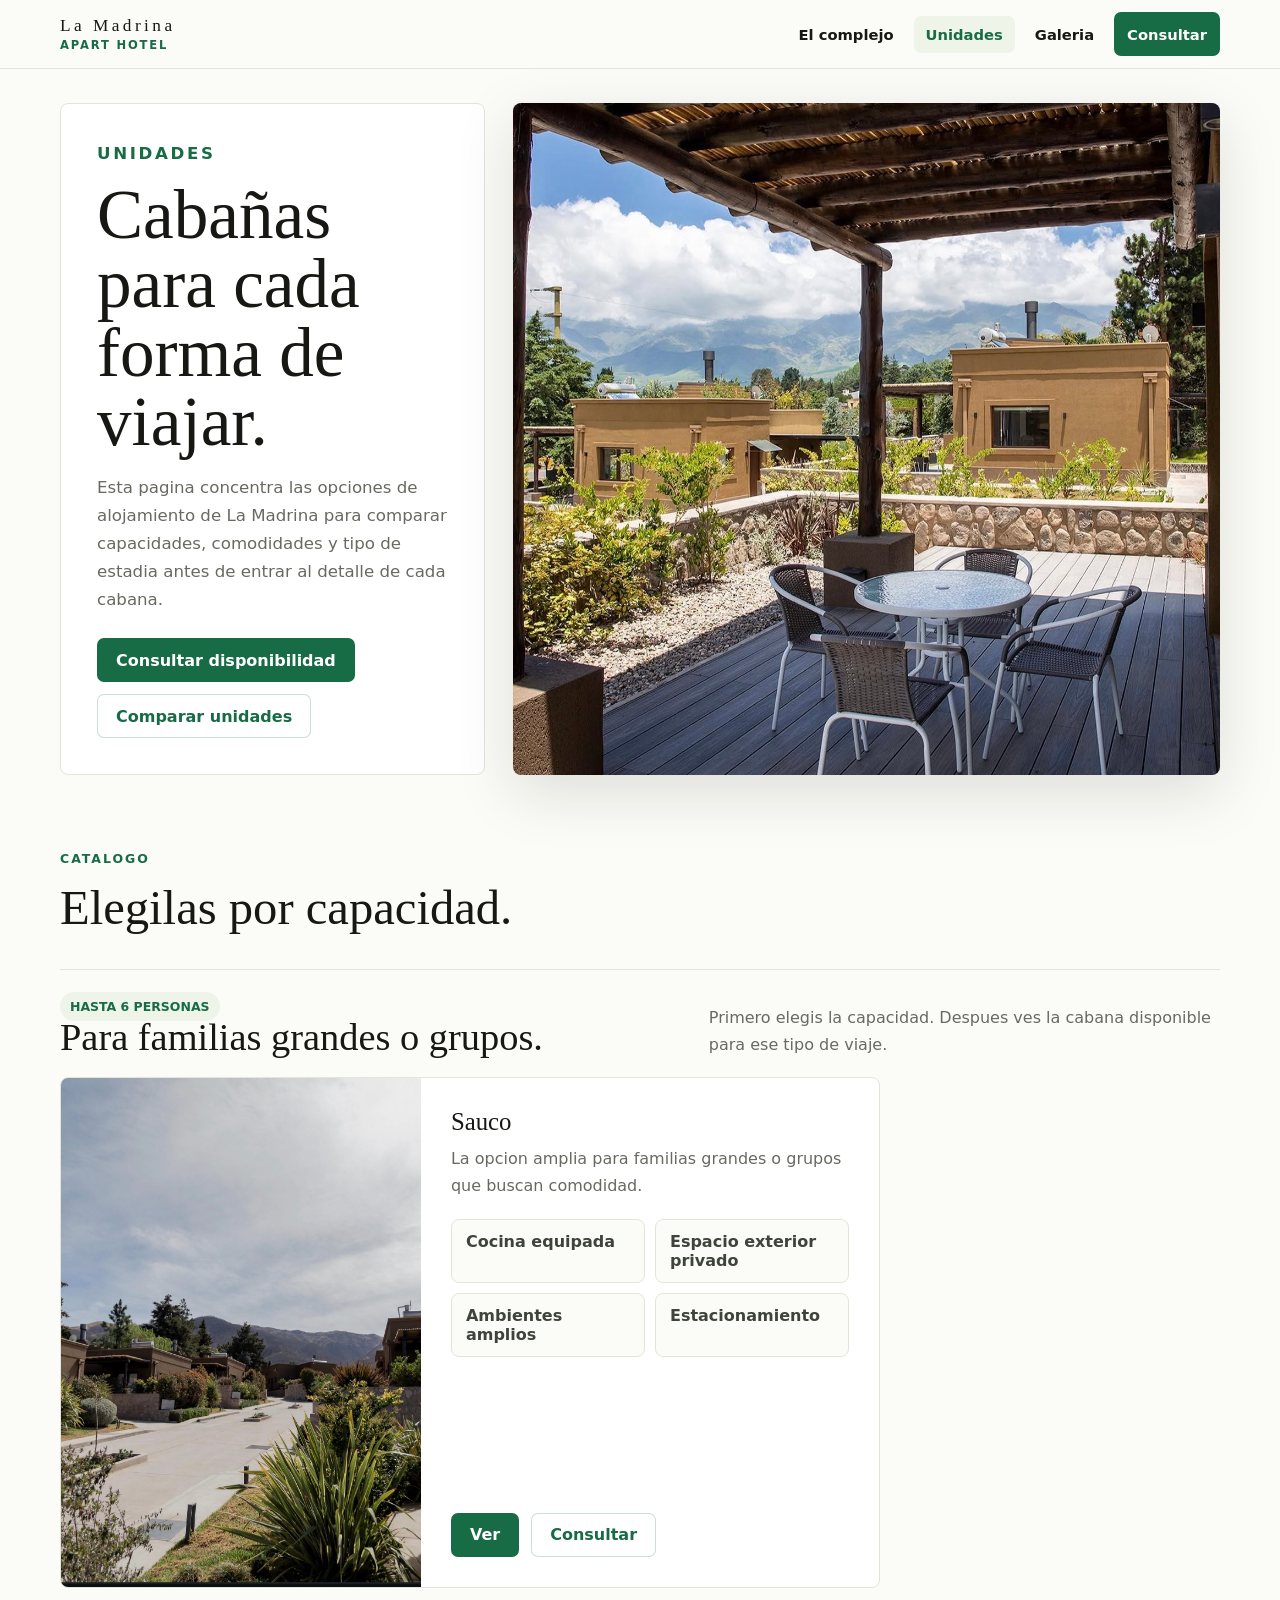
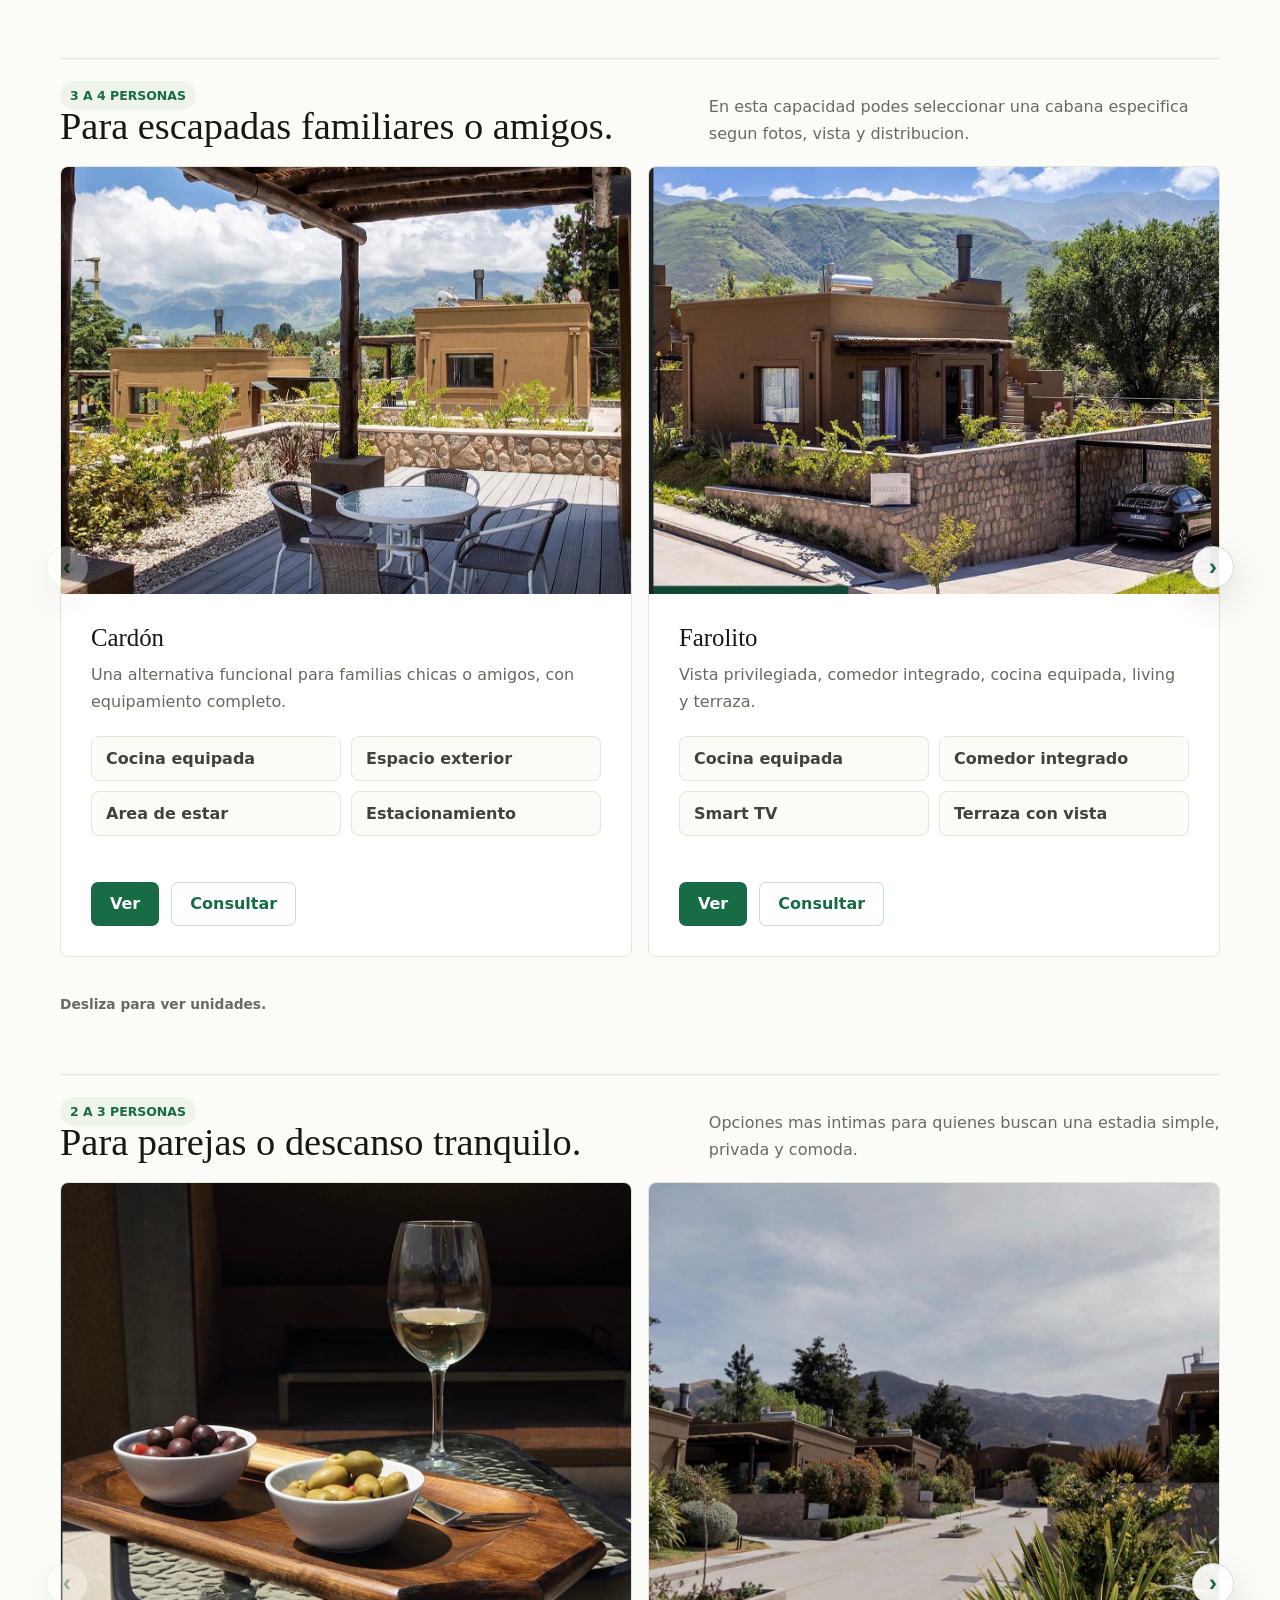
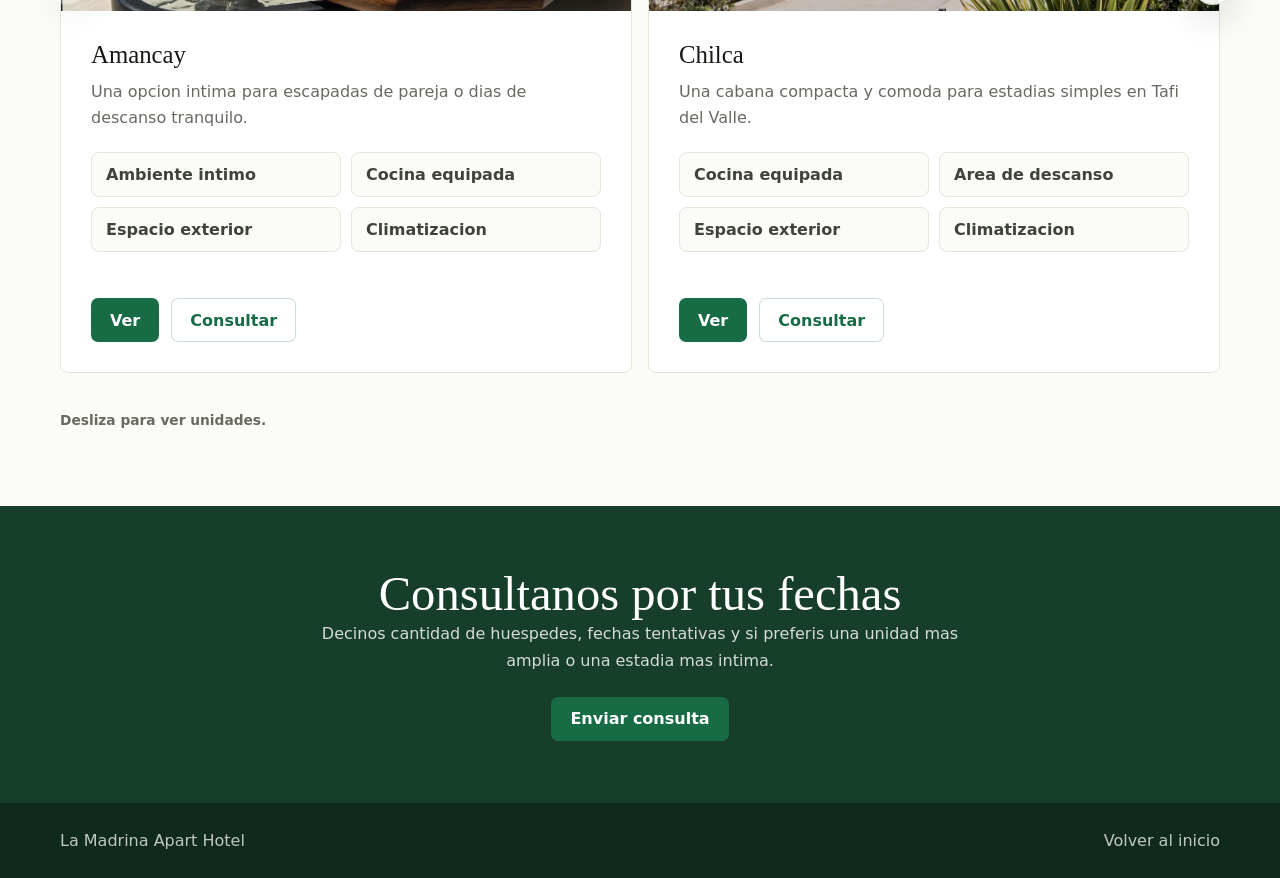
==== unidades.html @ 8531eeeb "Agregar flechas y hover a unidades" ====
<!doctype html>
<html lang="es">
  <head>
    <meta charset="utf-8">
    <meta name="viewport" content="width=device-width, initial-scale=1">
    <title>Unidades | La Madrina Apart Hotel</title>
    <meta
      name="description"
      content="Conoce las unidades de La Madrina Apart Hotel por capacidad, amenities y tipo de estadia."
    >
    <style>
      :root {
        --green: #176b45;
        --green-soft: #5f8e2f;
        --ink: #171713;
        --muted: #676a61;
        --line: #e1e6d8;
        --paper: #fbfcf7;
        --white: #ffffff;
        --sage: #eef4e8;
        --shadow: 0 18px 60px rgba(23, 23, 19, 0.13);
      }

      * {
        box-sizing: border-box;
      }

      html {
        scroll-behavior: smooth;
      }

      body {
        margin: 0;
        font-family: Inter, ui-sans-serif, system-ui, -apple-system, BlinkMacSystemFont, "Segoe UI", sans-serif;
        color: var(--ink);
        background: var(--paper);
      }

      a {
        color: inherit;
        text-decoration: none;
      }

      img {
        display: block;
        width: 100%;
      }

      .nav {
        position: sticky;
        top: 0;
        z-index: 10;
        min-height: 68px;
        display: flex;
        align-items: center;
        justify-content: space-between;
        gap: 18px;
        padding: 12px max(18px, calc((100vw - 1160px) / 2));
        border-bottom: 1px solid var(--line);
        background: rgba(251, 252, 247, 0.94);
        backdrop-filter: blur(14px);
      }

      .brand-name {
        display: block;
        font-family: Georgia, "Times New Roman", serif;
        letter-spacing: 0.2em;
        font-size: 1.08rem;
      }

      .brand-type {
        display: block;
        margin-top: 2px;
        color: var(--green);
        font-size: 0.72rem;
        font-weight: 800;
        letter-spacing: 0.16em;
        text-transform: uppercase;
      }

      .nav-links {
        display: flex;
        align-items: center;
        justify-content: end;
        gap: 8px;
        flex-wrap: wrap;
      }

      .nav-links a {
        padding: 10px 12px;
        border-radius: 7px;
        font-size: 0.92rem;
        font-weight: 750;
      }

      .nav-links a:hover,
      .nav-links a[aria-current="page"] {
        background: var(--sage);
        color: var(--green);
      }

      .button {
        display: inline-flex;
        align-items: center;
        justify-content: center;
        min-height: 44px;
        padding: 0 18px;
        border: 1px solid transparent;
        border-radius: 7px;
        background: var(--green);
        color: var(--white);
        font-weight: 850;
        white-space: nowrap;
      }

      .button.secondary {
        background: var(--white);
        color: var(--green);
        border-color: rgba(23, 107, 69, 0.22);
      }

      .hero {
        width: min(1160px, calc(100% - 36px));
        margin: 34px auto 0;
        display: grid;
        grid-template-columns: minmax(300px, 0.6fr) minmax(0, 1fr);
        gap: 28px;
        align-items: stretch;
      }

      .hero-copy {
        padding: 36px;
        border: 1px solid var(--line);
        border-radius: 8px;
        background: var(--white);
      }

      .hero-media {
        min-height: 520px;
        border-radius: 8px;
        background: url("assets/la-madrina-terraza.jpeg") center / cover;
        box-shadow: var(--shadow);
      }

      .kicker {
        margin: 0 0 12px;
        color: var(--green);
        font-size: 0.78rem;
        font-weight: 900;
        letter-spacing: 0.16em;
        text-transform: uppercase;
      }

      h1,
      h2,
      h3,
      p {
        margin-top: 0;
      }

      h1,
      h2,
      h3 {
        font-family: Georgia, "Times New Roman", serif;
        font-weight: 500;
      }

      h1 {
        margin-bottom: 18px;
        font-size: clamp(2.6rem, 5.4vw, 4.8rem);
        line-height: 1;
      }

      h2 {
        margin-bottom: 0;
        font-size: clamp(2rem, 3.8vw, 3.2rem);
        line-height: 1.08;
      }

      h3 {
        margin-bottom: 10px;
        font-size: 1.55rem;
      }

      p {
        color: var(--muted);
        line-height: 1.68;
      }

      .hero-copy p {
        font-size: 1.04rem;
      }

      .hero-actions,
      .section-actions {
        display: flex;
        flex-wrap: wrap;
        gap: 12px;
        margin-top: 24px;
      }

      .section {
        padding: 74px 18px;
      }

      .section.alt {
        background: var(--white);
      }

      .inner {
        width: min(1160px, 100%);
        margin: 0 auto;
      }

      .section-head {
        display: grid;
        grid-template-columns: minmax(0, 0.9fr) minmax(280px, 0.65fr);
        gap: 38px;
        align-items: end;
        margin-bottom: 34px;
      }

      .lead {
        margin-bottom: 0;
        font-size: 1.04rem;
      }

      .capacity-sections {
        display: grid;
        gap: 58px;
      }

      .capacity-group {
        display: grid;
        gap: 18px;
      }

      .capacity-title {
        display: grid;
        grid-template-columns: minmax(0, 0.55fr) minmax(260px, 0.45fr);
        gap: 24px;
        align-items: end;
        padding-top: 26px;
        border-top: 1px solid var(--line);
      }

      .capacity-title h3 {
        margin-bottom: 0;
        font-size: clamp(1.8rem, 3vw, 2.6rem);
      }

      .capacity-title p {
        margin-bottom: 0;
      }

      .cabin-choice-grid {
        display: grid;
        grid-auto-flow: column;
        grid-auto-columns: calc((100% - 16px) / 2);
        gap: 16px;
        overflow-x: auto;
        padding-bottom: 12px;
        scroll-snap-type: x mandatory;
        scrollbar-color: rgba(23, 107, 69, 0.45) transparent;
      }

      .carousel-shell {
        position: relative;
      }

      .carousel-arrow {
        position: absolute;
        top: 50%;
        z-index: 2;
        width: 42px;
        height: 42px;
        display: grid;
        place-items: center;
        border: 1px solid rgba(23, 107, 69, 0.2);
        border-radius: 999px;
        background: rgba(255, 255, 255, 0.92);
        color: var(--green);
        font-size: 1.55rem;
        font-weight: 900;
        line-height: 1;
        box-shadow: 0 14px 34px rgba(23, 31, 22, 0.14);
        cursor: pointer;
        transform: translateY(-50%);
        transition: background 160ms ease, color 160ms ease, opacity 160ms ease;
      }

      .carousel-arrow:hover {
        background: var(--green);
        color: var(--white);
      }

      .carousel-arrow.prev {
        left: -14px;
      }

      .carousel-arrow.next {
        right: -14px;
      }

      .carousel-arrow[disabled] {
        opacity: 0.35;
        pointer-events: none;
      }

      .cabin-choice {
        position: relative;
        display: grid;
        grid-template-rows: auto 1fr;
        border: 1px solid var(--line);
        border-radius: 8px;
        background: var(--white);
        overflow: hidden;
        scroll-snap-align: start;
        cursor: pointer;
        transition: transform 160ms ease, box-shadow 160ms ease;
      }

      .carousel-hint {
        margin: 6px 0 0;
        color: var(--muted);
        font-size: 0.86rem;
        font-weight: 750;
      }

      .cabin-choice:hover {
        transform: translateY(-3px);
        box-shadow: var(--shadow);
      }

      #hasta-6 .cabin-choice-grid {
        grid-auto-columns: minmax(280px, 820px);
      }

      #hasta-6 .cabin-choice {
        grid-template-columns: minmax(260px, 0.44fr) minmax(0, 0.56fr);
        grid-template-rows: auto;
      }

      #hasta-6 .cabin-choice img {
        height: 100%;
        min-height: 100%;
        aspect-ratio: auto;
      }

      .cabin-choice img {
        height: 100%;
        min-height: 230px;
        aspect-ratio: 4 / 3;
        object-fit: cover;
      }

      .cabin-info {
        padding: 30px;
        display: grid;
        align-content: space-between;
        gap: 22px;
        transition: background 180ms ease, color 180ms ease;
      }

      .cabin-choice:hover .cabin-info,
      .cabin-choice:active .cabin-info,
      .cabin-choice:focus-within .cabin-info {
        background: rgba(23, 107, 69, 0.88);
        color: var(--white);
      }

      .cabin-choice:hover .cabin-info p,
      .cabin-choice:active .cabin-info p,
      .cabin-choice:focus-within .cabin-info p,
      .cabin-choice:hover .amenity-list li,
      .cabin-choice:active .amenity-list li,
      .cabin-choice:focus-within .amenity-list li {
        color: rgba(255, 255, 255, 0.88);
      }

      .cabin-choice:hover .amenity-list li,
      .cabin-choice:active .amenity-list li,
      .cabin-choice:focus-within .amenity-list li {
        border-color: rgba(255, 255, 255, 0.28);
        background: rgba(255, 255, 255, 0.12);
      }

      .capacity {
        width: fit-content;
        margin-bottom: 14px;
        padding: 7px 10px;
        border-radius: 999px;
        background: var(--sage);
        color: var(--green);
        font-size: 0.78rem;
        font-weight: 900;
        text-transform: uppercase;
      }

      .amenity-list {
        display: grid;
        grid-template-columns: repeat(2, minmax(0, 1fr));
        gap: 10px;
        margin: 20px 0 0;
        padding: 0;
        list-style: none;
      }

      .amenity-list li {
        padding: 12px 14px;
        border: 1px solid var(--line);
        border-radius: 8px;
        background: #fbfcf7;
        color: #3f443b;
        font-weight: 700;
      }

      .compare-grid {
        display: grid;
        grid-template-columns: repeat(auto-fit, minmax(230px, 1fr));
        gap: 14px;
      }

      .compare-card {
        padding: 24px;
        border: 1px solid var(--line);
        border-radius: 8px;
        background: var(--white);
      }

      .compare-card strong {
        display: block;
        margin-bottom: 8px;
        color: var(--green);
      }

      .compare-card p {
        margin-bottom: 0;
      }

      .cta {
        padding: 62px 18px;
        background: #173d2b;
        color: var(--white);
        text-align: center;
      }

      .cta p {
        width: min(650px, 100%);
        margin: 0 auto 22px;
        color: rgba(255, 255, 255, 0.82);
      }

      footer {
        padding: 28px 18px;
        background: #10291d;
        color: rgba(255, 255, 255, 0.74);
      }

      .footer-inner {
        width: min(1160px, 100%);
        margin: 0 auto;
        display: flex;
        justify-content: space-between;
        gap: 14px;
        flex-wrap: wrap;
      }

      @media (max-width: 860px) {
        .carousel-arrow.prev {
          left: 8px;
        }

        .carousel-arrow.next {
          right: 8px;
        }

        .nav {
          align-items: flex-start;
          flex-direction: column;
        }

        .hero,
        .section-head,
        .capacity-title {
          grid-template-columns: 1fr;
        }

        .compare-grid {
          grid-template-columns: 1fr;
        }

        #hasta-6 .cabin-choice-grid {
          grid-auto-columns: minmax(280px, 100%);
          grid-template-columns: 1fr;
        }

        #hasta-6 .cabin-choice {
          grid-template-columns: 1fr;
        }

        #hasta-6 .cabin-choice img {
          min-height: 230px;
          aspect-ratio: 4 / 3;
        }
      }

      @media (max-width: 560px) {
        .cabin-choice-grid {
          grid-auto-columns: minmax(260px, 86%);
        }

        #hasta-6 .cabin-choice-grid {
          grid-auto-columns: minmax(260px, 100%);
        }

        .hero {
          width: calc(100% - 28px);
          margin-top: 18px;
        }

        .hero-copy,
        .cabin-info {
          padding: 24px;
        }

        .button {
          width: 100%;
          white-space: normal;
          text-align: center;
        }

        .amenity-list {
          grid-template-columns: 1fr;
        }
      }
    </style>
  </head>
  <body>
    <header class="nav">
      <a href="index.html">
        <span class="brand-name">La Madrina</span>
        <span class="brand-type">Apart Hotel</span>
      </a>
      <div class="nav-links">
        <a href="index.html#complejo">El complejo</a>
        <a href="unidades.html" aria-current="page">Unidades</a>
        <a href="index.html#galeria">Galeria</a>
        <a class="button" data-whatsapp href="#">Consultar</a>
      </div>
    </header>

    <main>
      <section class="hero">
        <div class="hero-copy">
          <p class="kicker">Unidades</p>
          <h1>Cabañas para cada forma de viajar.</h1>
          <p>
            Esta pagina concentra las opciones de alojamiento de La Madrina para comparar capacidades,
            comodidades y tipo de estadia antes de entrar al detalle de cada cabana.
          </p>
          <div class="hero-actions">
            <a class="button" data-whatsapp href="#">Consultar disponibilidad</a>
            <a class="button secondary" href="#detalle">Comparar unidades</a>
          </div>
        </div>
        <div class="hero-media" role="img" aria-label="Terraza privada de La Madrina"></div>
      </section>

      <section class="section" id="detalle">
        <div class="inner">
          <div class="section-head">
            <div>
              <p class="kicker">Catalogo</p>
              <h2>Elegilas por capacidad.</h2>
            </div>
          </div>

          <div class="capacity-sections">
            <section class="capacity-group" id="hasta-6">
              <div class="capacity-title">
                <div>
                  <span class="capacity">Hasta 6 personas</span>
                  <h3>Para familias grandes o grupos.</h3>
                </div>
                <p>Primero elegis la capacidad. Despues ves la cabana disponible para ese tipo de viaje.</p>
              </div>
              <div class="cabin-choice-grid">
                <article class="cabin-choice">
                  <img src="assets/la-madrina-complejo-dia.jpeg" alt="Vista exterior de La Madrina">
                  <div class="cabin-info">
                    <div>
                      <h3>Sauco</h3>
                      <p>La opcion amplia para familias grandes o grupos que buscan comodidad.</p>
                      <ul class="amenity-list">
                        <li>Cocina equipada</li>
                        <li>Espacio exterior privado</li>
                        <li>Ambientes amplios</li>
                        <li>Estacionamiento</li>
                      </ul>
                    </div>
                    <div class="section-actions">
                      <a class="button" href="cabanas/sauco.html">Ver</a>
                      <a class="button secondary" data-whatsapp href="#">Consultar</a>
                    </div>
                  </div>
                </article>
              </div>
            </section>

            <section class="capacity-group" id="3-a-4">
              <div class="capacity-title">
                <div>
                  <span class="capacity">3 a 4 personas</span>
                  <h3>Para escapadas familiares o amigos.</h3>
                </div>
                <p>En esta capacidad podes seleccionar una cabana especifica segun fotos, vista y distribucion.</p>
              </div>
              <div class="carousel-shell" data-carousel>
                <button class="carousel-arrow prev" type="button" aria-label="Ver unidades anteriores" data-carousel-prev>‹</button>
                <div class="cabin-choice-grid" data-carousel-track>
                  <article class="cabin-choice">
                    <img src="assets/la-madrina-terraza.jpeg" alt="Terraza de La Madrina">
                    <div class="cabin-info">
                      <div>
                        <h3>Cardón</h3>
                        <p>Una alternativa funcional para familias chicas o amigos, con equipamiento completo.</p>
                        <ul class="amenity-list">
                          <li>Cocina equipada</li>
                          <li>Espacio exterior</li>
                          <li>Area de estar</li>
                          <li>Estacionamiento</li>
                        </ul>
                      </div>
                      <div class="section-actions">
                        <a class="button" href="cabanas/cardon.html">Ver</a>
                        <a class="button secondary" data-whatsapp href="#">Consultar</a>
                      </div>
                    </div>
                  </article>

                  <article class="cabin-choice">
                    <img src="assets/farolito-exterior.jpeg" alt="Exterior de la cabana Farolito">
                    <div class="cabin-info">
                      <div>
                        <h3>Farolito</h3>
                        <p>Vista privilegiada, comedor integrado, cocina equipada, living y terraza.</p>
                        <ul class="amenity-list">
                          <li>Cocina equipada</li>
                          <li>Comedor integrado</li>
                          <li>Smart TV</li>
                          <li>Terraza con vista</li>
                        </ul>
                      </div>
                      <div class="section-actions">
                        <a class="button" href="cabanas/farolito.html">Ver</a>
                        <a class="button secondary" data-whatsapp href="#">Consultar</a>
                      </div>
                    </div>
                  </article>

                  <article class="cabin-choice">
                    <img src="assets/penca-living.jpeg" alt="Living de la cabana Penca">
                    <div class="cabin-info">
                      <div>
                        <h3>Penca</h3>
                        <p>Living calido, cocina equipada, bano completo y terraza con vista al entorno.</p>
                        <ul class="amenity-list">
                          <li>Cocina equipada</li>
                          <li>Living con sillones</li>
                          <li>Smart TV</li>
                          <li>Terraza con vista</li>
                        </ul>
                      </div>
                      <div class="section-actions">
                        <a class="button" href="cabanas/penca.html">Ver</a>
                        <a class="button secondary" data-whatsapp href="#">Consultar</a>
                      </div>
                    </div>
                  </article>
                </div>
                <button class="carousel-arrow next" type="button" aria-label="Ver mas unidades" data-carousel-next>›</button>
              </div>
              <p class="carousel-hint">Desliza para ver unidades.</p>
            </section>

            <section class="capacity-group" id="2-a-3">
              <div class="capacity-title">
                <div>
                  <span class="capacity">2 a 3 personas</span>
                  <h3>Para parejas o descanso tranquilo.</h3>
                </div>
                <p>Opciones mas intimas para quienes buscan una estadia simple, privada y comoda.</p>
              </div>
              <div class="carousel-shell" data-carousel>
                <button class="carousel-arrow prev" type="button" aria-label="Ver unidades anteriores" data-carousel-prev>‹</button>
                <div class="cabin-choice-grid" data-carousel-track>
                  <article class="cabin-choice">
                    <img src="assets/la-madrina-vino.jpeg" alt="Detalle de descanso en La Madrina">
                    <div class="cabin-info">
                      <div>
                        <h3>Amancay</h3>
                        <p>Una opcion intima para escapadas de pareja o dias de descanso tranquilo.</p>
                        <ul class="amenity-list">
                          <li>Ambiente intimo</li>
                          <li>Cocina equipada</li>
                          <li>Espacio exterior</li>
                          <li>Climatizacion</li>
                        </ul>
                      </div>
                      <div class="section-actions">
                        <a class="button" href="cabanas/amancay.html">Ver</a>
                        <a class="button secondary" data-whatsapp href="#">Consultar</a>
                      </div>
                    </div>
                  </article>

                  <article class="cabin-choice">
                    <img src="assets/la-madrina-complejo-dia.jpeg" alt="Vista exterior de La Madrina">
                    <div class="cabin-info">
                      <div>
                        <h3>Chilca</h3>
                        <p>Una cabana compacta y comoda para estadias simples en Tafi del Valle.</p>
                        <ul class="amenity-list">
                          <li>Cocina equipada</li>
                          <li>Area de descanso</li>
                          <li>Espacio exterior</li>
                          <li>Climatizacion</li>
                        </ul>
                      </div>
                      <div class="section-actions">
                        <a class="button" href="cabanas/chilca.html">Ver</a>
                        <a class="button secondary" data-whatsapp href="#">Consultar</a>
                      </div>
                    </div>
                  </article>

                  <article class="cabin-choice">
                    <img src="assets/la-madrina-terraza.jpeg" alt="Terraza privada en La Madrina">
                    <div class="cabin-info">
                      <div>
                        <h3>Amaicha</h3>
                        <p>Una opcion tranquila para desconectar, descansar y disfrutar el entorno.</p>
                        <ul class="amenity-list">
                          <li>Ambiente intimo</li>
                          <li>Cocina equipada</li>
                          <li>Espacio exterior</li>
                          <li>Climatizacion</li>
                        </ul>
                      </div>
                      <div class="section-actions">
                        <a class="button" href="cabanas/amaicha.html">Ver</a>
                        <a class="button secondary" data-whatsapp href="#">Consultar</a>
                      </div>
                    </div>
                  </article>
                </div>
                <button class="carousel-arrow next" type="button" aria-label="Ver mas unidades" data-carousel-next>›</button>
              </div>
              <p class="carousel-hint">Desliza para ver unidades.</p>
            </section>
          </div>
        </div>
      </section>

      <section class="cta">
        <h2>Consultanos por tus fechas</h2>
        <p>
          Decinos cantidad de huespedes, fechas tentativas y si preferis una unidad mas amplia
          o una estadia mas intima.
        </p>
        <a class="button" data-whatsapp href="#">Enviar consulta</a>
      </section>
    </main>

    <footer>
      <div class="footer-inner">
        <span>La Madrina Apart Hotel</span>
        <span><a href="index.html">Volver al inicio</a></span>
      </div>
    </footer>

    <script>
      const whatsappText = "Hola! Quisiera consultar disponibilidad de unidades en La Madrina Apart Hotel.";
      const whatsappUrl = `https://wa.me/?text=${encodeURIComponent(whatsappText)}`;
      document.querySelectorAll("[data-whatsapp]").forEach((link) => {
        link.href = whatsappUrl;
        link.target = "_blank";
        link.rel = "noreferrer";
      });

      document.querySelectorAll("[data-carousel]").forEach((carousel) => {
        const track = carousel.querySelector("[data-carousel-track]");
        const prev = carousel.querySelector("[data-carousel-prev]");
        const next = carousel.querySelector("[data-carousel-next]");

        const updateButtons = () => {
          const maxScroll = track.scrollWidth - track.clientWidth - 4;
          prev.disabled = track.scrollLeft <= 4;
          next.disabled = track.scrollLeft >= maxScroll;
        };

        const move = (direction) => {
          track.scrollBy({
            left: direction * track.clientWidth,
            behavior: "smooth"
          });
        };

        prev.addEventListener("click", () => move(-1));
        next.addEventListener("click", () => move(1));
        track.addEventListener("scroll", updateButtons, { passive: true });
        window.addEventListener("resize", updateButtons);
        updateButtons();
      });

      document.querySelectorAll(".cabin-choice").forEach((card) => {
        card.addEventListener("click", (event) => {
          if (event.target.closest("a, button")) return;
          const detailLink = card.querySelector(".section-actions .button:not(.secondary)");
          detailLink?.click();
        });
      });
    </script>
  </body>
</html>
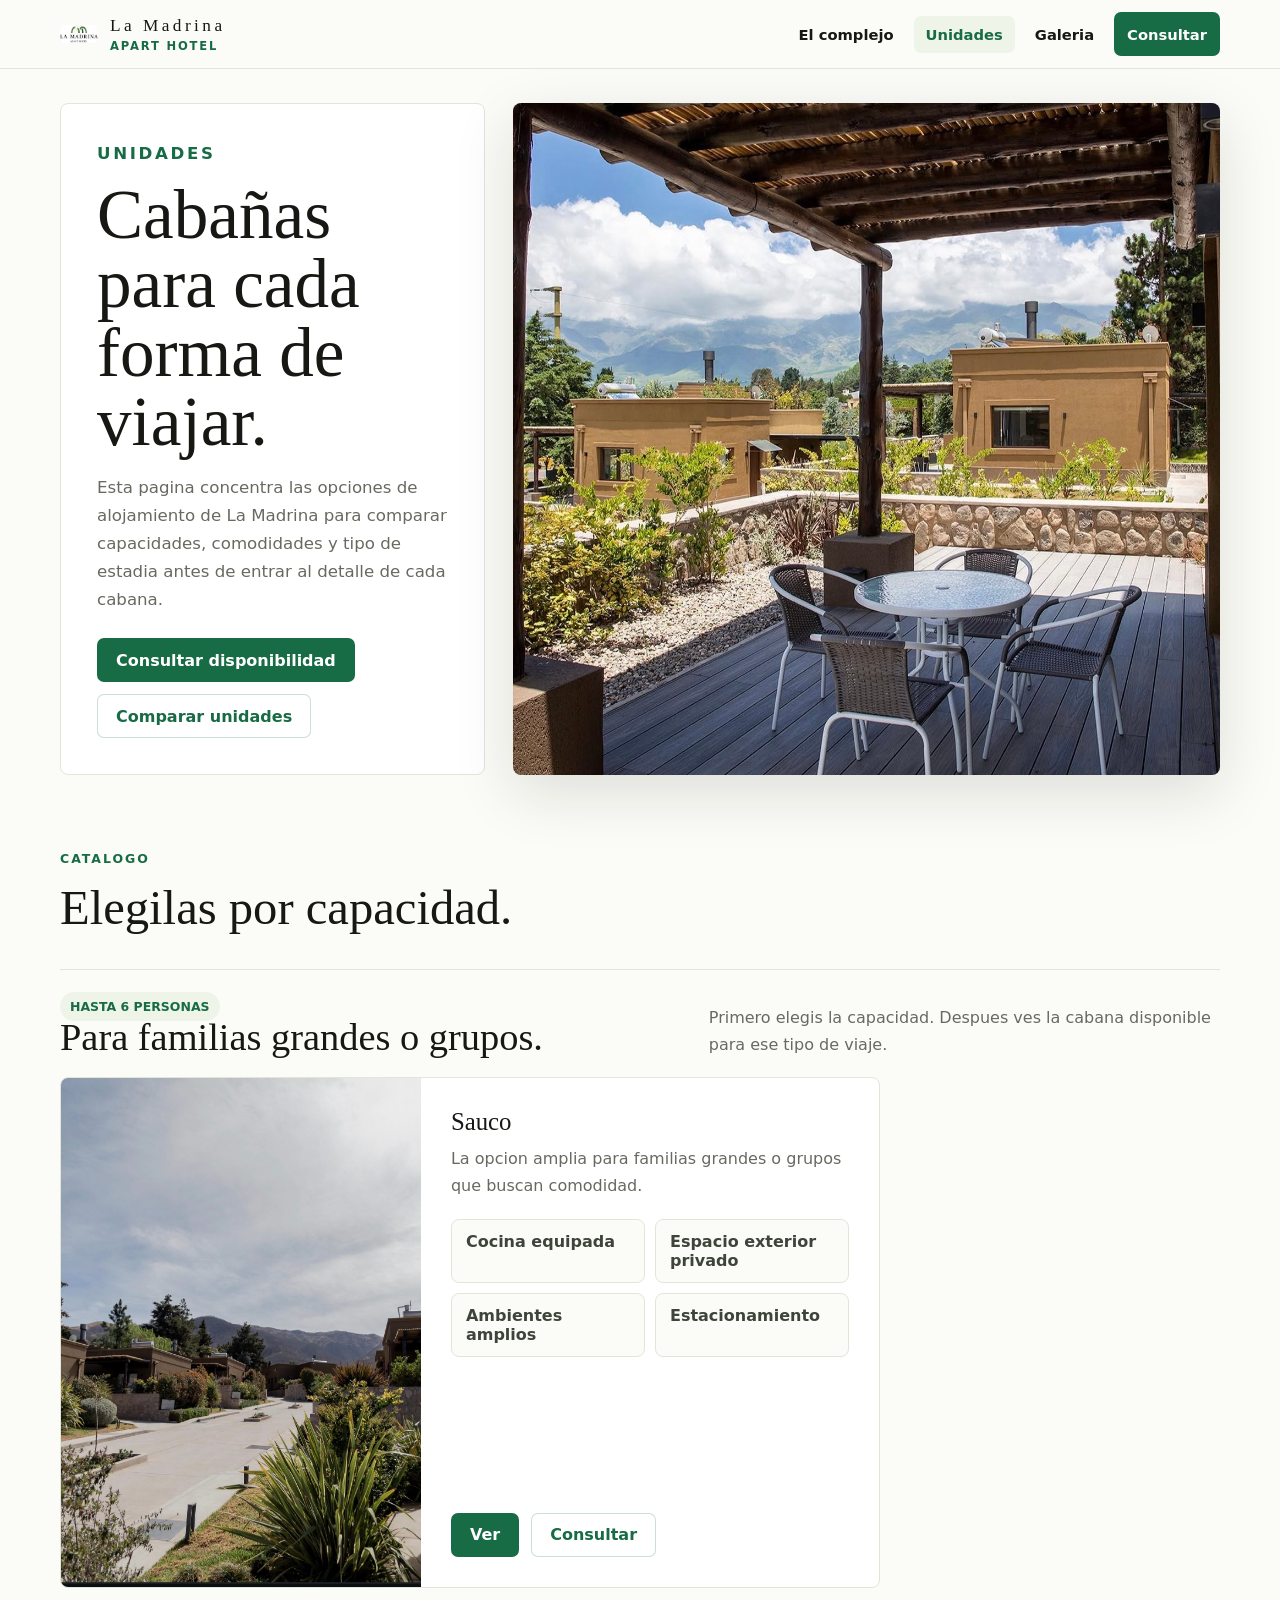
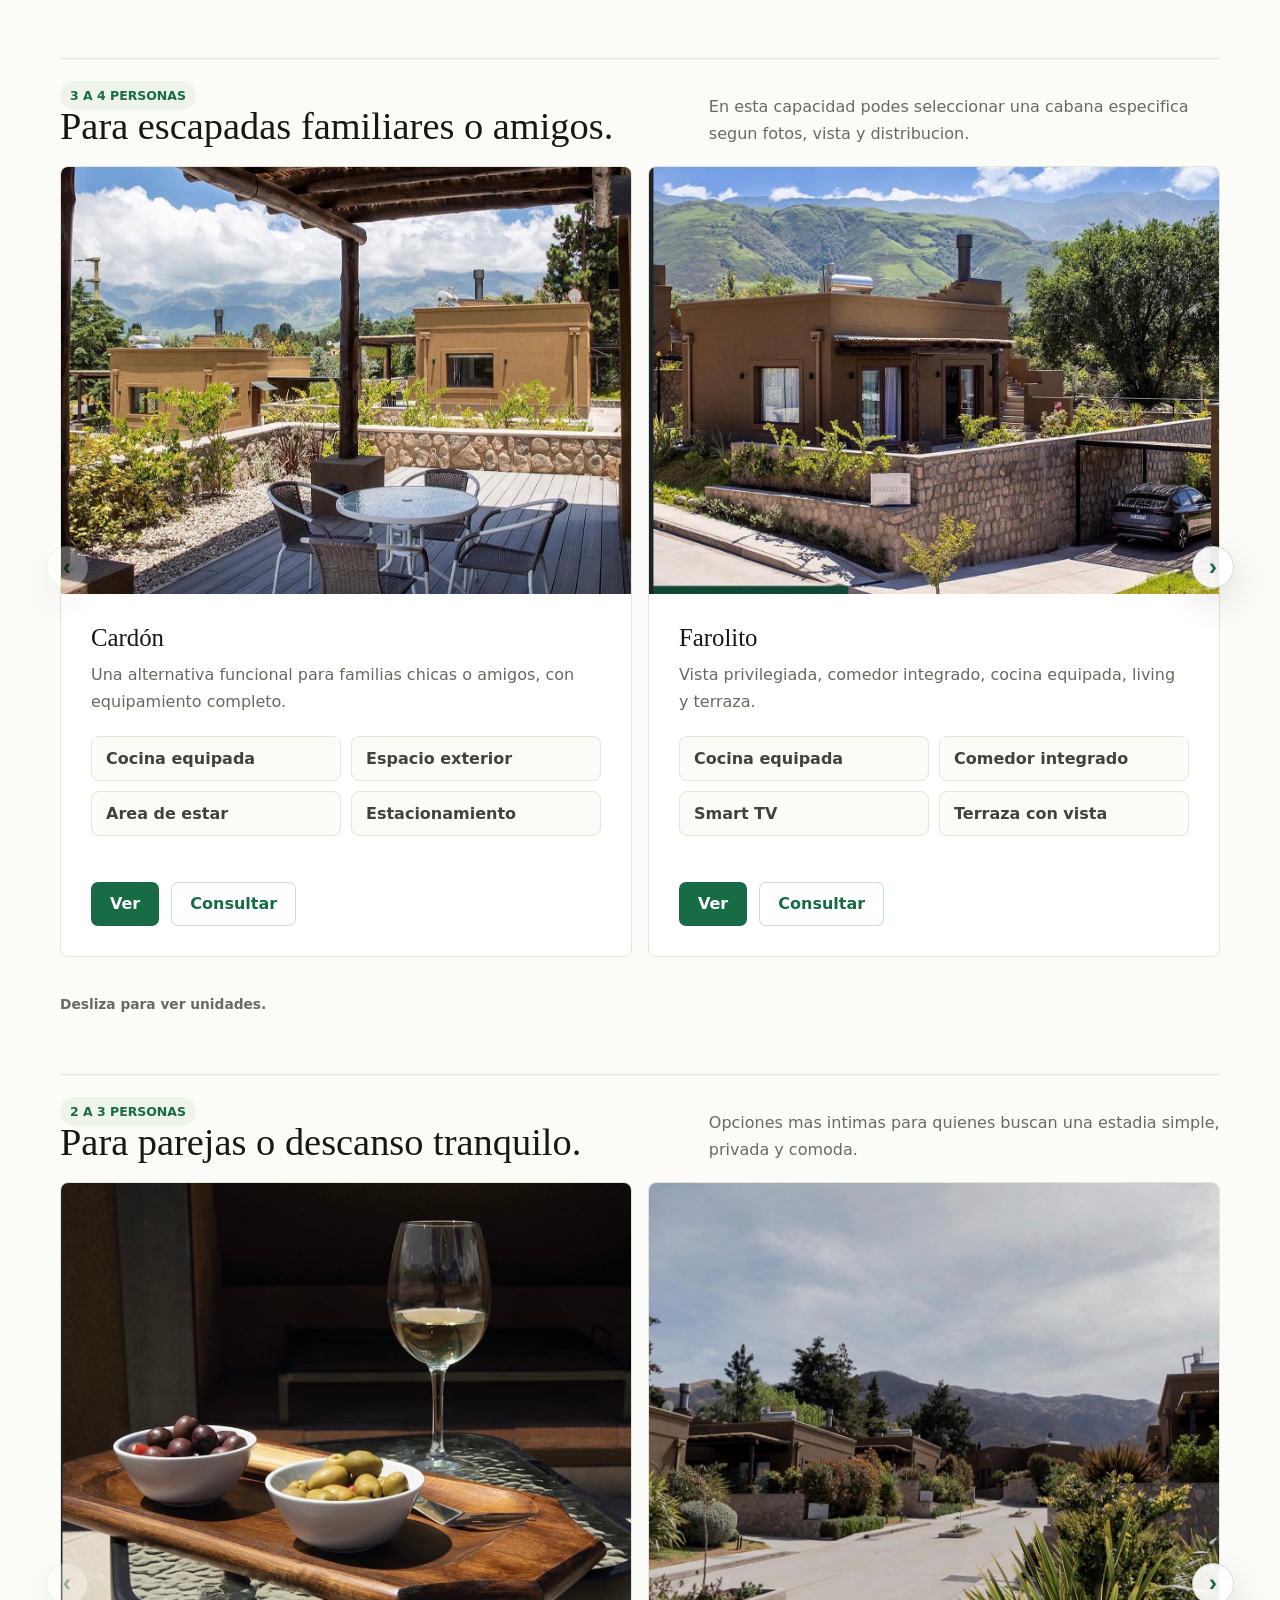
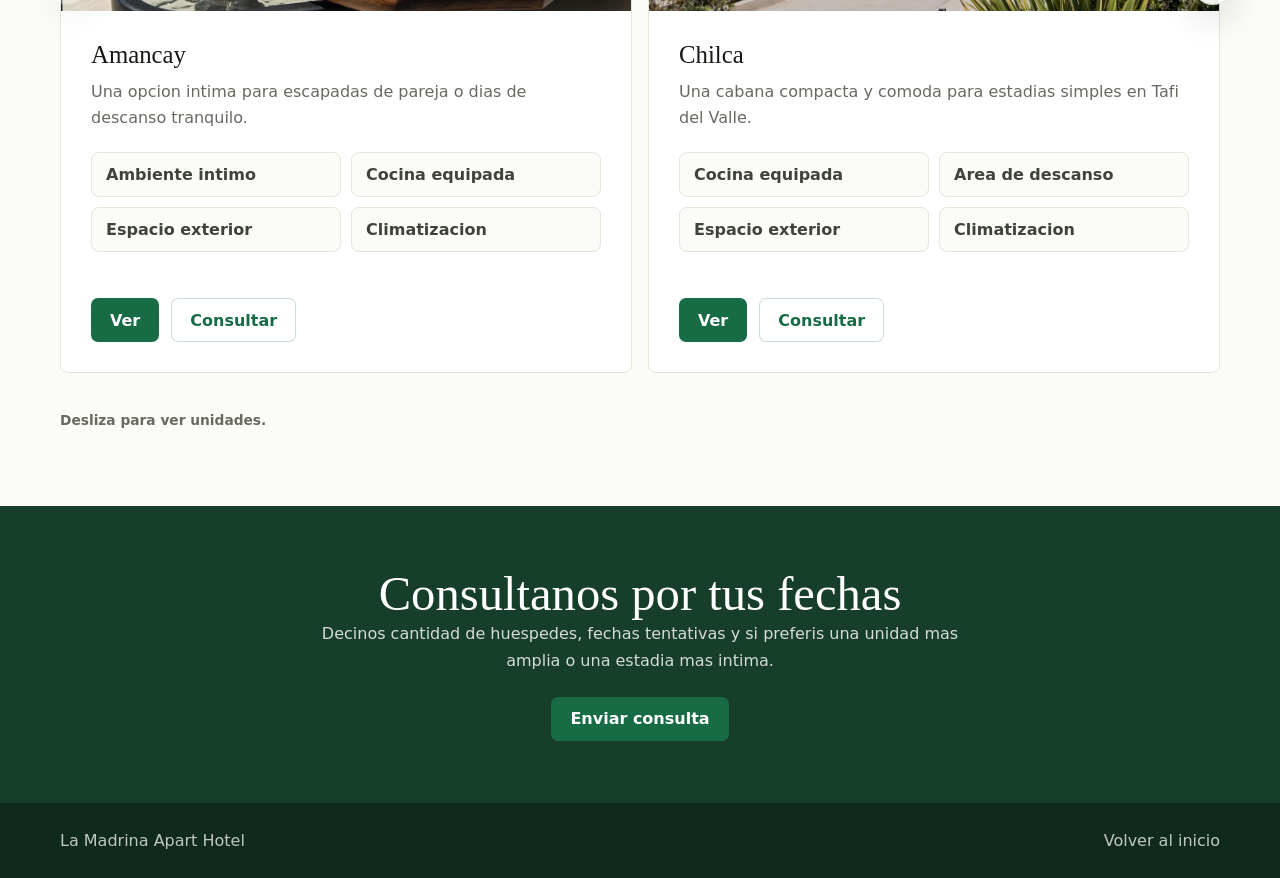
==== commit 9a7f9d6d: "Agregar logo y volver en nav" ====
--- a/unidades.html
+++ b/unidades.html
@@ -61,6 +61,26 @@
         backdrop-filter: blur(14px);
       }
 
+      .brand {
+        display: flex;
+        align-items: center;
+        gap: 12px;
+        min-width: 0;
+      }
+
+      .brand-logo {
+        width: 38px;
+        height: 38px;
+        object-fit: contain;
+        flex: 0 0 auto;
+      }
+
+      .brand-text {
+        display: grid;
+        gap: 1px;
+        min-width: 0;
+      }
+
       .brand-name {
         display: block;
         font-family: Georgia, "Times New Roman", serif;
@@ -538,9 +558,12 @@
   </head>
   <body>
     <header class="nav">
-      <a href="index.html">
-        <span class="brand-name">La Madrina</span>
-        <span class="brand-type">Apart Hotel</span>
+      <a class="brand" href="index.html">
+        <img class="brand-logo" src="assets/la-madrina-logo-clean.png" alt="">
+        <span class="brand-text">
+          <span class="brand-name">La Madrina</span>
+          <span class="brand-type">Apart Hotel</span>
+        </span>
       </a>
       <div class="nav-links">
         <a href="index.html#complejo">El complejo</a>
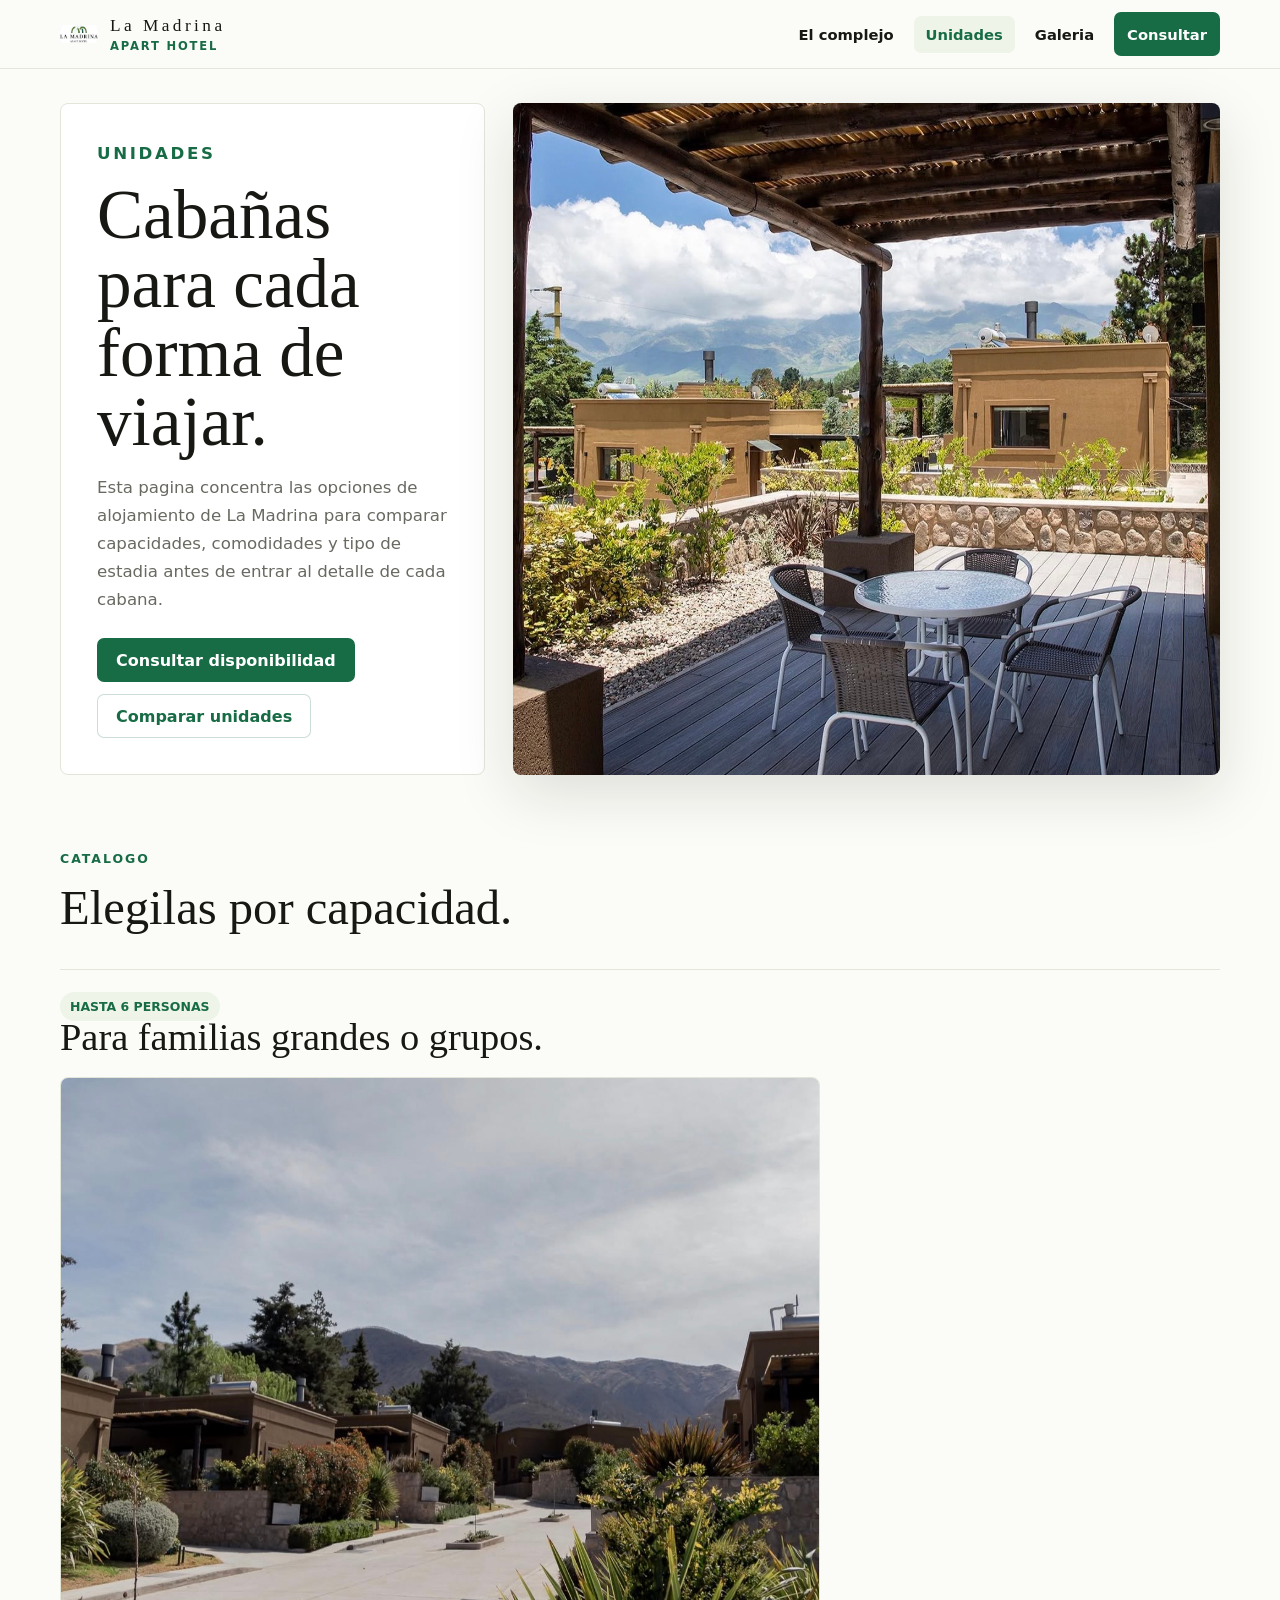
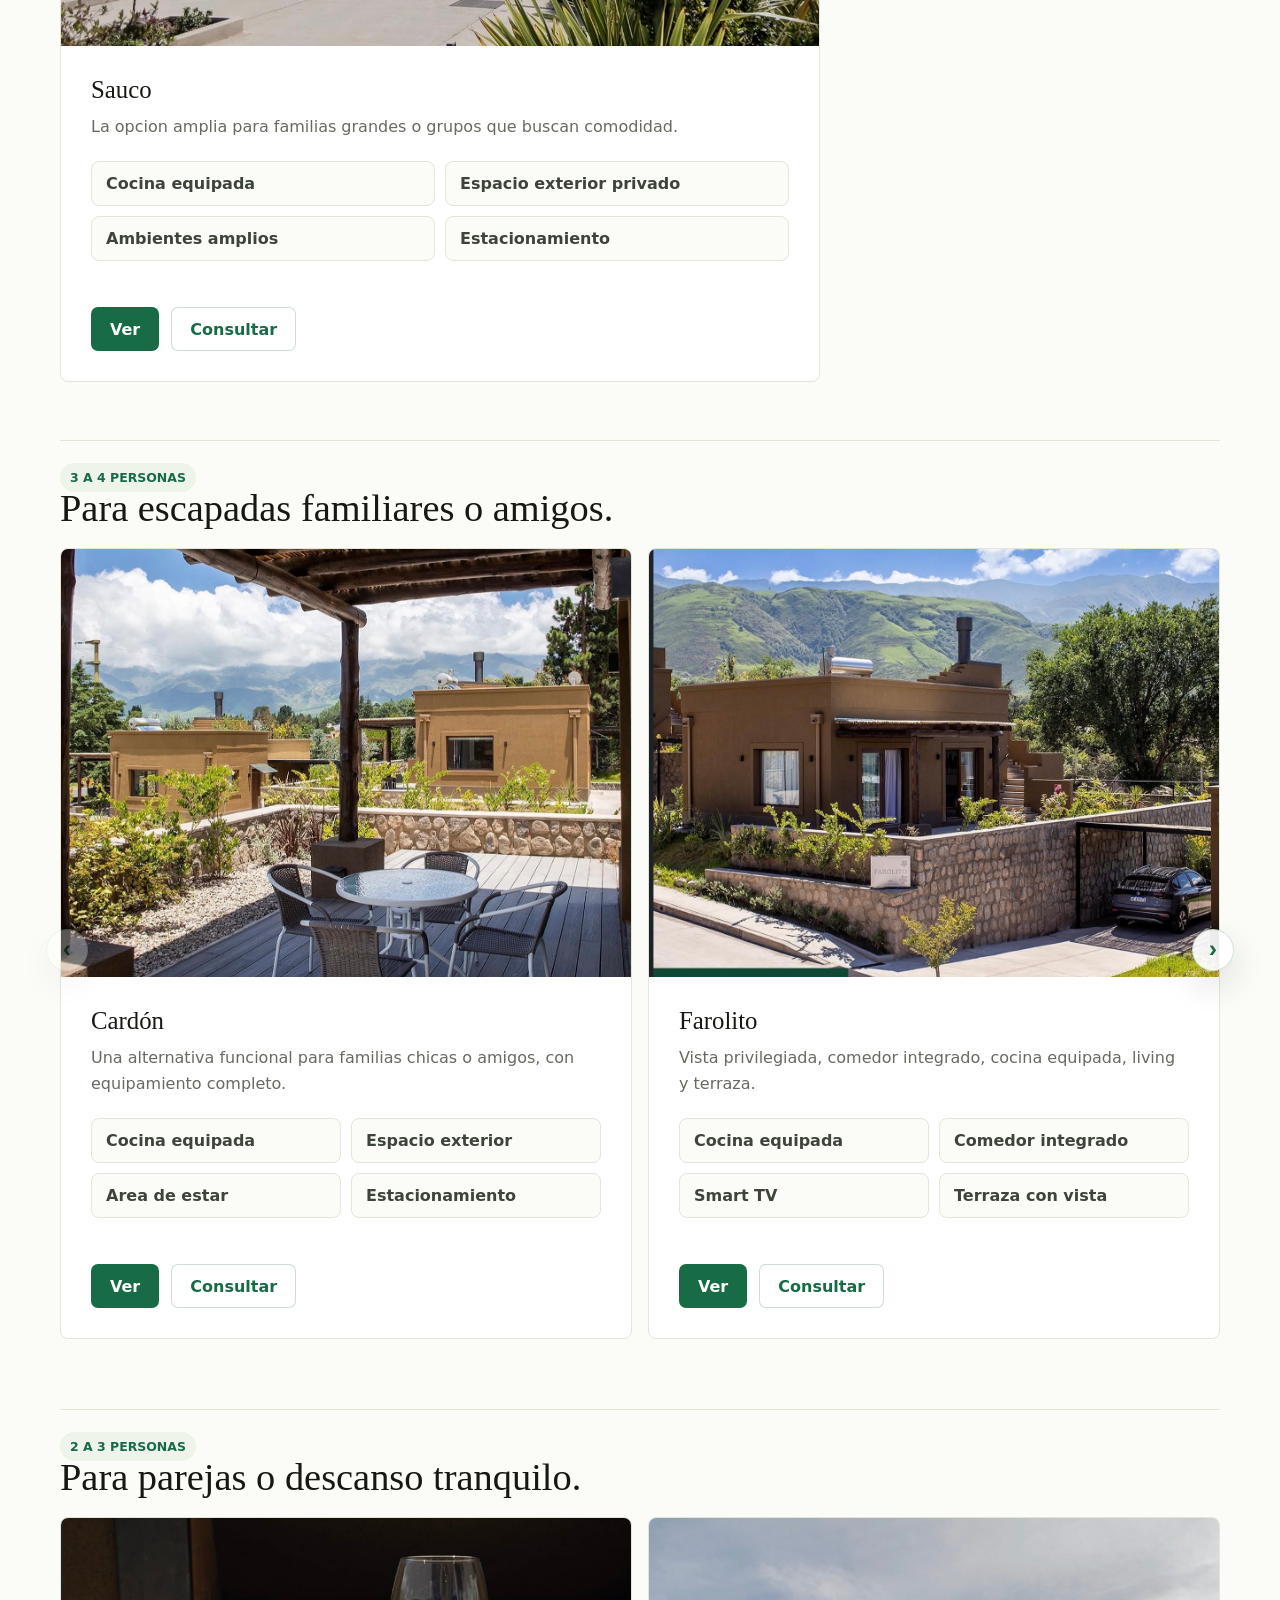
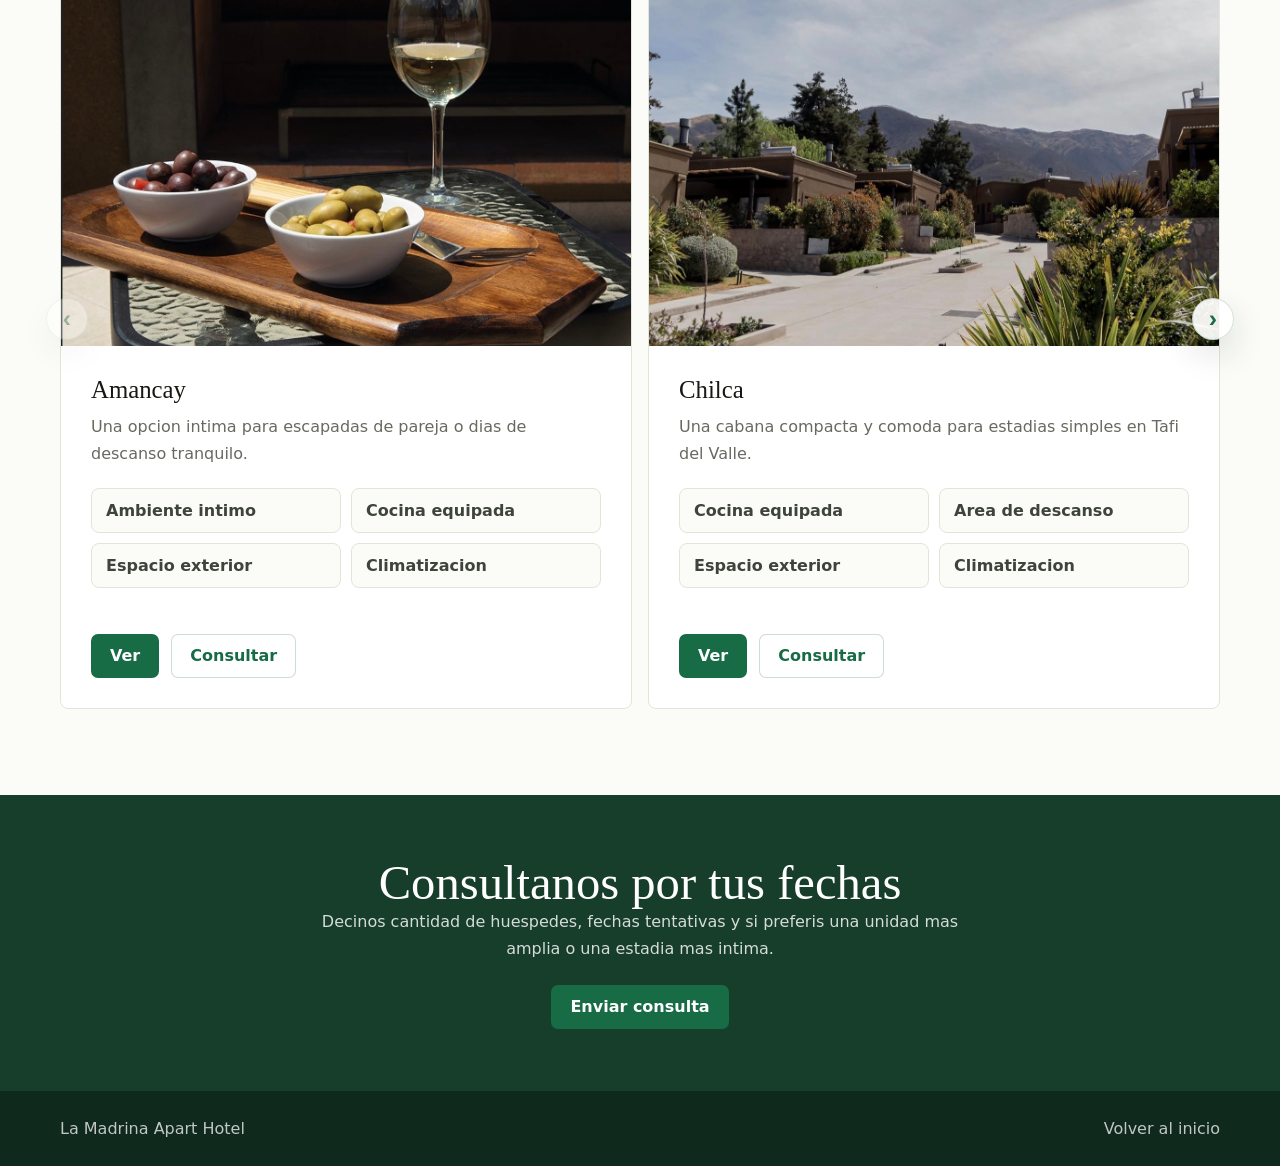
==== commit 9e58f245: "Limpiar textos y ajustar tarjeta Sauco" ====
--- a/unidades.html
+++ b/unidades.html
@@ -257,7 +257,7 @@
 
       .capacity-title {
         display: grid;
-        grid-template-columns: minmax(0, 0.55fr) minmax(260px, 0.45fr);
+        grid-template-columns: 1fr;
         gap: 24px;
         align-items: end;
         padding-top: 26px;
@@ -267,10 +267,6 @@
       .capacity-title h3 {
         margin-bottom: 0;
         font-size: clamp(1.8rem, 3vw, 2.6rem);
-      }
-
-      .capacity-title p {
-        margin-bottom: 0;
       }
 
       .cabin-choice-grid {
@@ -340,31 +336,19 @@
         transition: transform 160ms ease, box-shadow 160ms ease;
       }
 
-      .carousel-hint {
-        margin: 6px 0 0;
-        color: var(--muted);
-        font-size: 0.86rem;
-        font-weight: 750;
-      }
-
       .cabin-choice:hover {
         transform: translateY(-3px);
         box-shadow: var(--shadow);
       }
 
       #hasta-6 .cabin-choice-grid {
-        grid-auto-columns: minmax(280px, 820px);
-      }
-
-      #hasta-6 .cabin-choice {
-        grid-template-columns: minmax(260px, 0.44fr) minmax(0, 0.56fr);
-        grid-template-rows: auto;
-      }
-
-      #hasta-6 .cabin-choice img {
-        height: 100%;
-        min-height: 100%;
-        aspect-ratio: auto;
+        grid-auto-flow: row;
+        grid-auto-columns: initial;
+        grid-template-columns: minmax(0, 760px);
+        justify-content: start;
+        overflow: visible;
+        padding-bottom: 0;
+        scroll-snap-type: none;
       }
 
       .cabin-choice img {
@@ -510,28 +494,11 @@
           grid-template-columns: 1fr;
         }
 
-        #hasta-6 .cabin-choice-grid {
-          grid-auto-columns: minmax(280px, 100%);
-          grid-template-columns: 1fr;
-        }
-
-        #hasta-6 .cabin-choice {
-          grid-template-columns: 1fr;
-        }
-
-        #hasta-6 .cabin-choice img {
-          min-height: 230px;
-          aspect-ratio: 4 / 3;
-        }
       }
 
       @media (max-width: 560px) {
         .cabin-choice-grid {
           grid-auto-columns: minmax(260px, 86%);
-        }
-
-        #hasta-6 .cabin-choice-grid {
-          grid-auto-columns: minmax(260px, 100%);
         }
 
         .hero {
@@ -606,7 +573,6 @@
                   <span class="capacity">Hasta 6 personas</span>
                   <h3>Para familias grandes o grupos.</h3>
                 </div>
-                <p>Primero elegis la capacidad. Despues ves la cabana disponible para ese tipo de viaje.</p>
               </div>
               <div class="cabin-choice-grid">
                 <article class="cabin-choice">
@@ -637,7 +603,6 @@
                   <span class="capacity">3 a 4 personas</span>
                   <h3>Para escapadas familiares o amigos.</h3>
                 </div>
-                <p>En esta capacidad podes seleccionar una cabana especifica segun fotos, vista y distribucion.</p>
               </div>
               <div class="carousel-shell" data-carousel>
                 <button class="carousel-arrow prev" type="button" aria-label="Ver unidades anteriores" data-carousel-prev>‹</button>
@@ -704,7 +669,6 @@
                 </div>
                 <button class="carousel-arrow next" type="button" aria-label="Ver mas unidades" data-carousel-next>›</button>
               </div>
-              <p class="carousel-hint">Desliza para ver unidades.</p>
             </section>
 
             <section class="capacity-group" id="2-a-3">
@@ -713,7 +677,6 @@
                   <span class="capacity">2 a 3 personas</span>
                   <h3>Para parejas o descanso tranquilo.</h3>
                 </div>
-                <p>Opciones mas intimas para quienes buscan una estadia simple, privada y comoda.</p>
               </div>
               <div class="carousel-shell" data-carousel>
                 <button class="carousel-arrow prev" type="button" aria-label="Ver unidades anteriores" data-carousel-prev>‹</button>
@@ -780,7 +743,6 @@
                 </div>
                 <button class="carousel-arrow next" type="button" aria-label="Ver mas unidades" data-carousel-next>›</button>
               </div>
-              <p class="carousel-hint">Desliza para ver unidades.</p>
             </section>
           </div>
         </div>
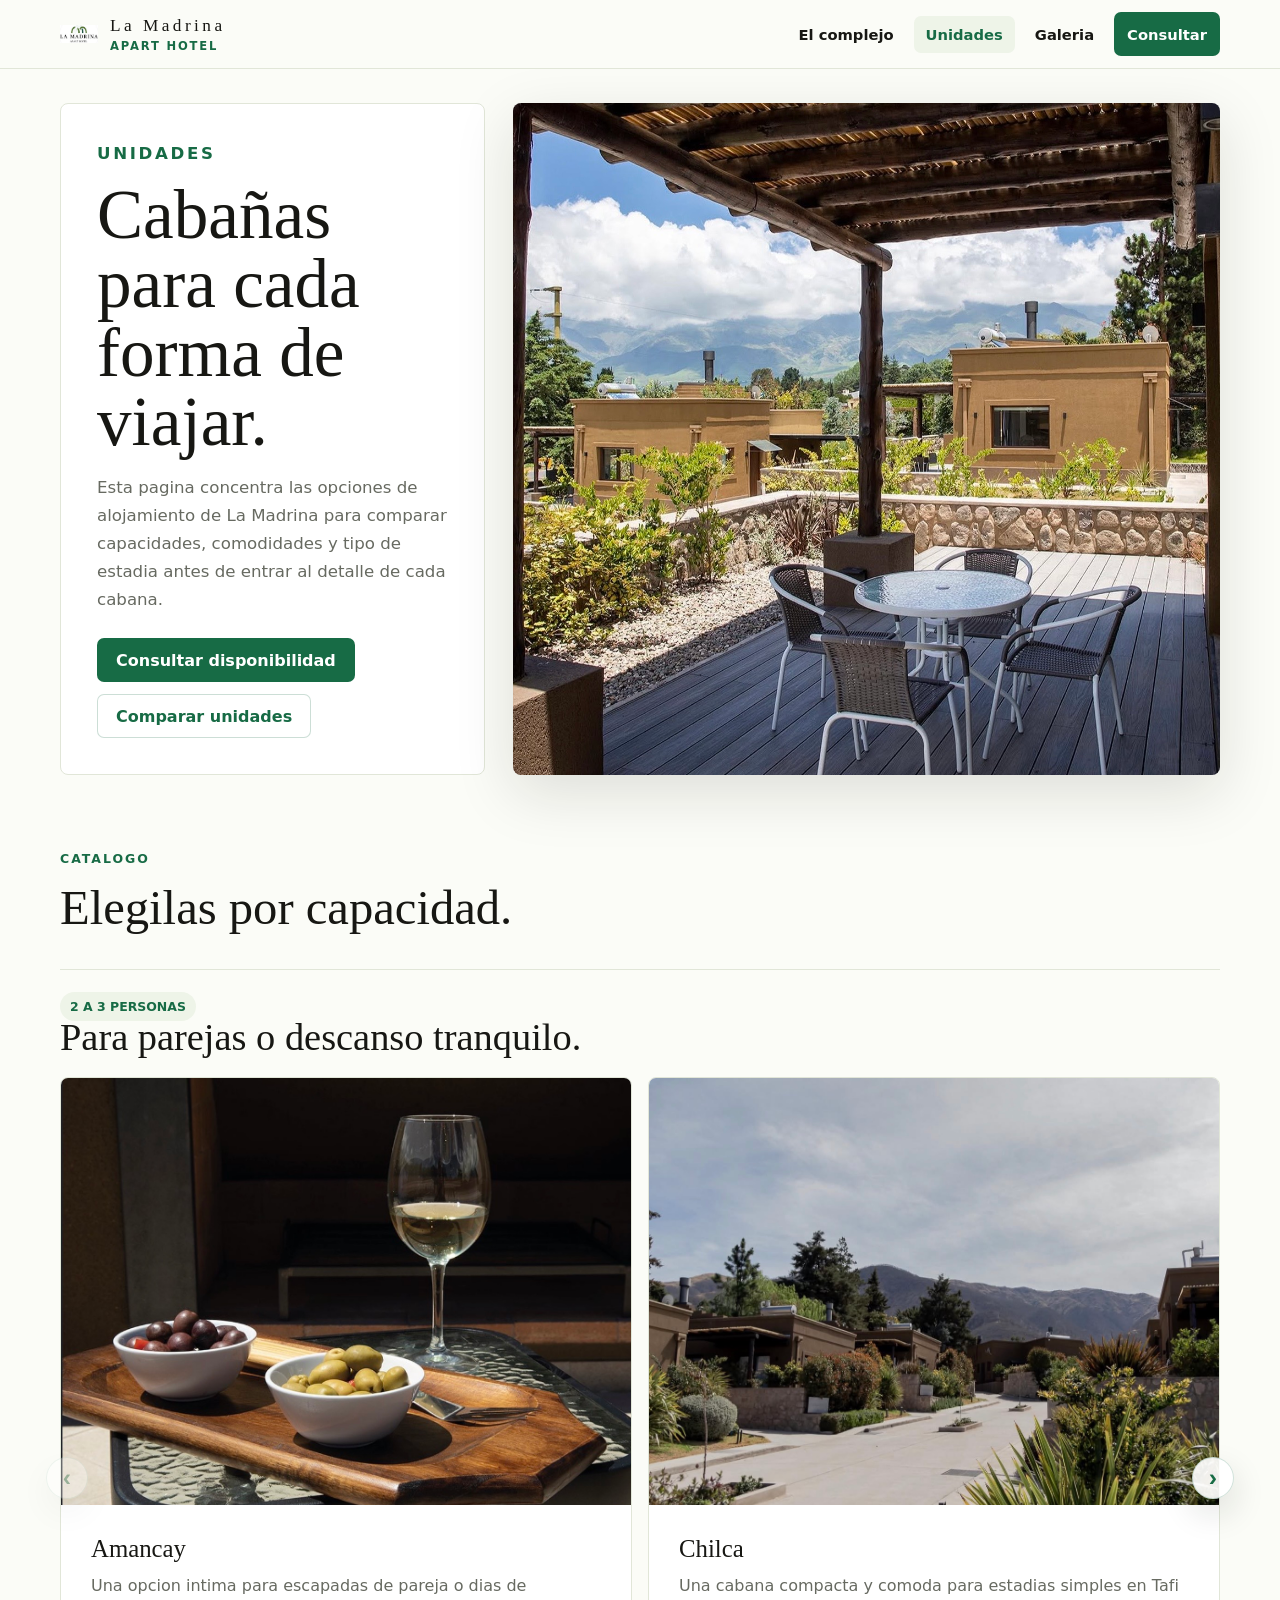
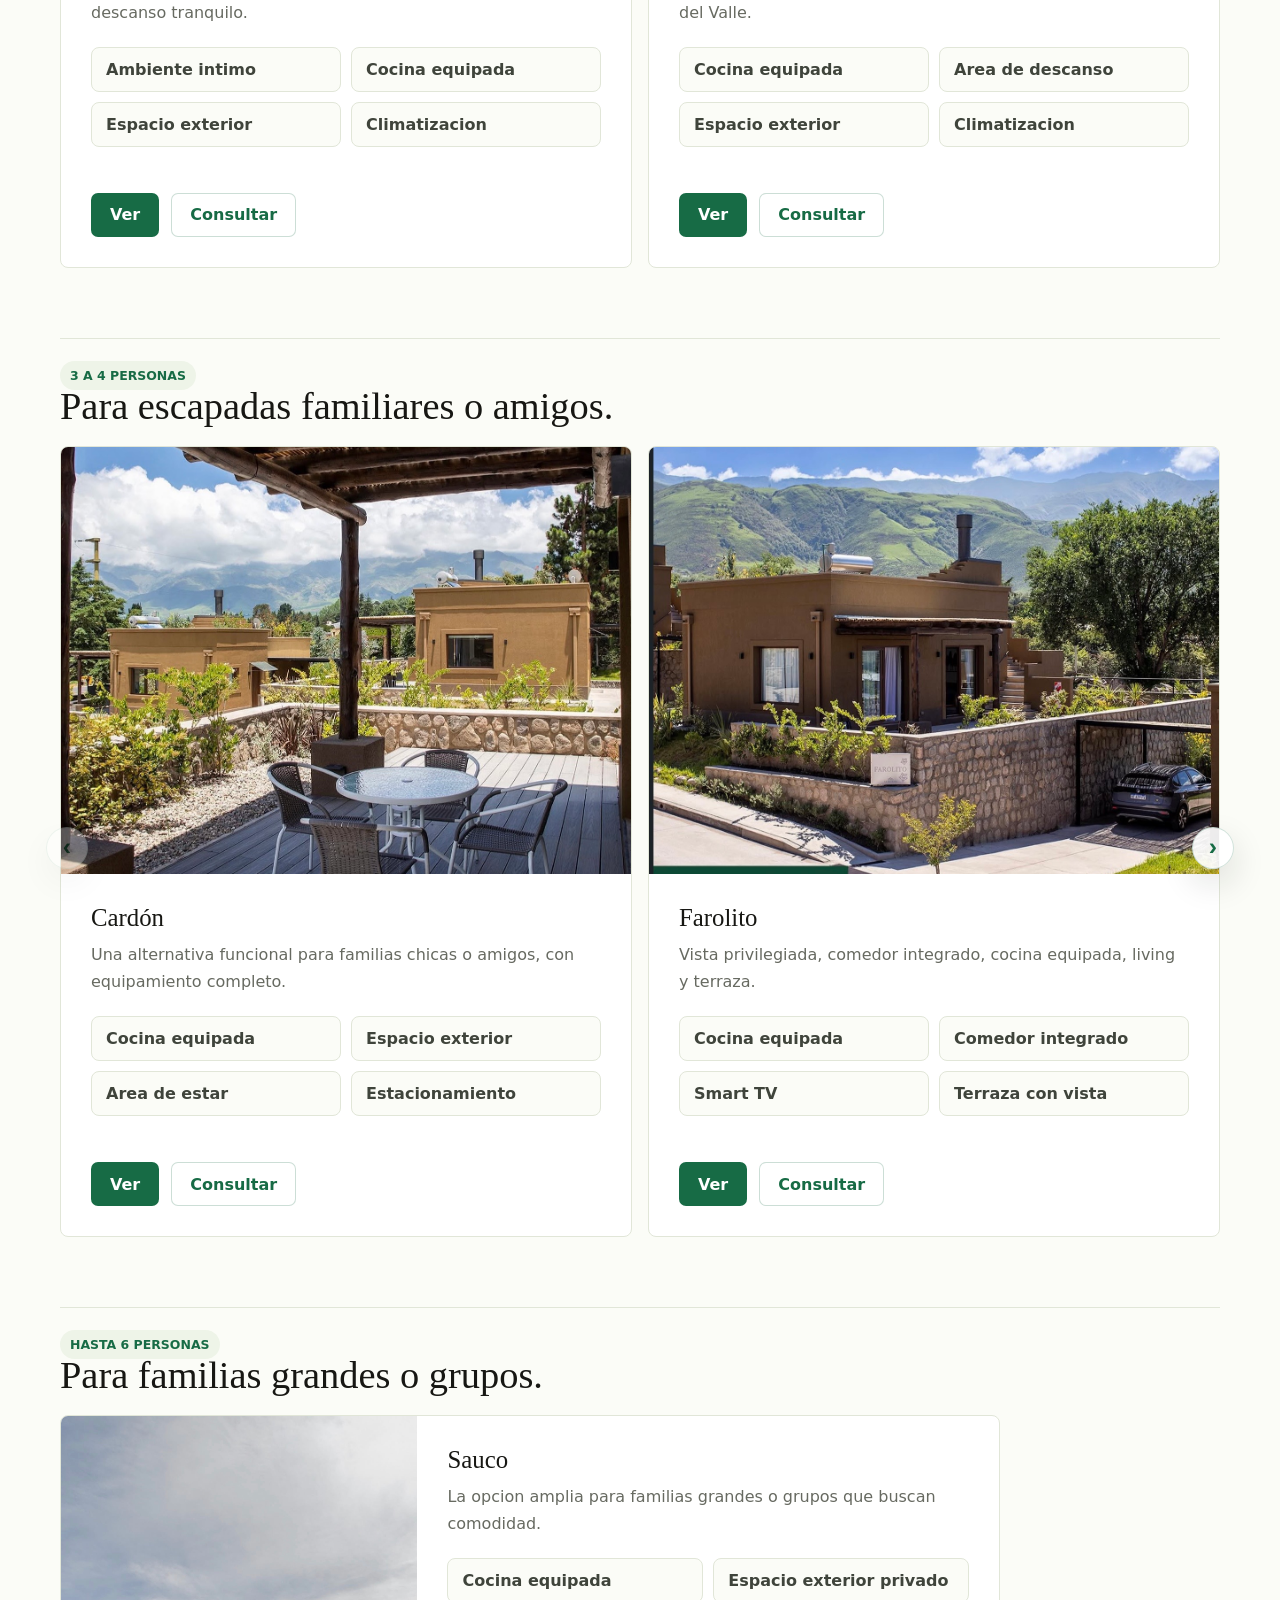
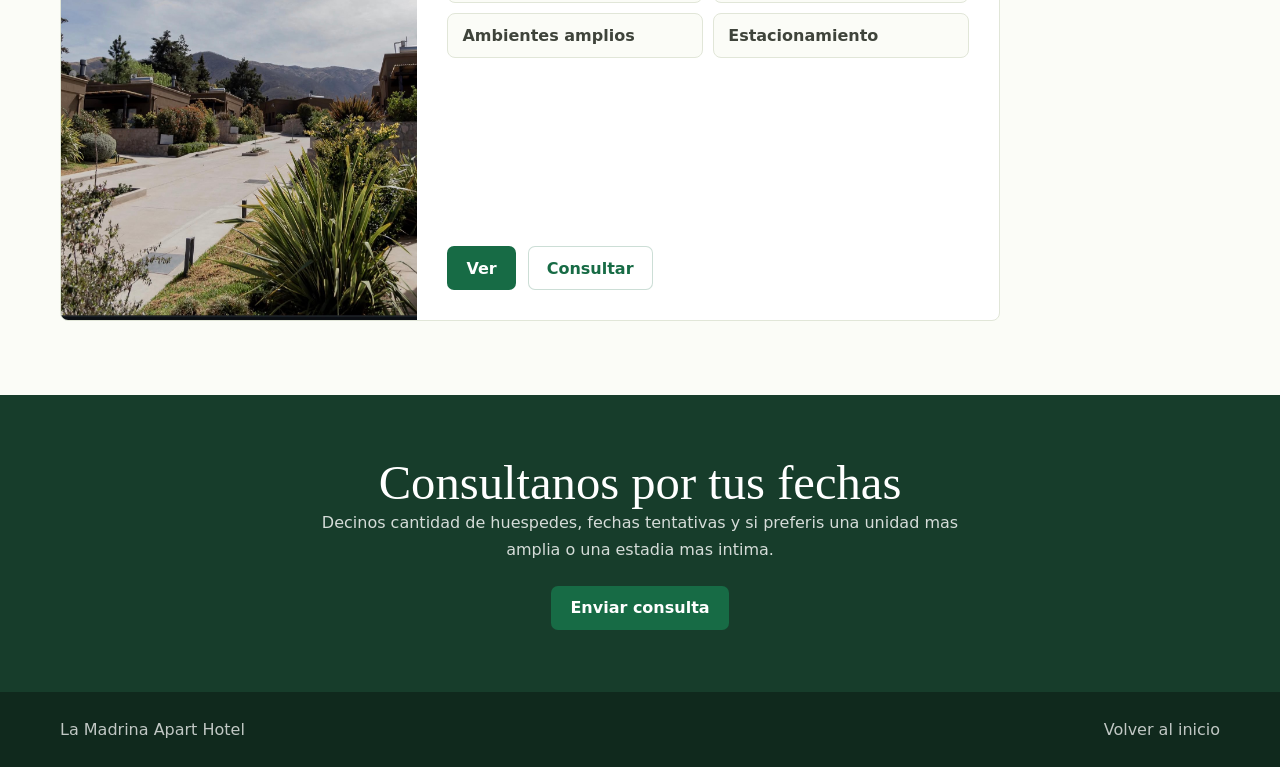
==== commit e96c19bd: "Ordenar unidades por capacidad" ====
--- a/unidades.html
+++ b/unidades.html
@@ -344,11 +344,22 @@
       #hasta-6 .cabin-choice-grid {
         grid-auto-flow: row;
         grid-auto-columns: initial;
-        grid-template-columns: minmax(0, 760px);
+        grid-template-columns: minmax(0, 940px);
         justify-content: start;
         overflow: visible;
         padding-bottom: 0;
         scroll-snap-type: none;
+      }
+
+      #hasta-6 .cabin-choice {
+        grid-template-columns: minmax(260px, 0.38fr) minmax(0, 0.62fr);
+        grid-template-rows: auto;
+        min-height: 310px;
+      }
+
+      #hasta-6 .cabin-choice img {
+        min-height: 100%;
+        aspect-ratio: auto;
       }
 
       .cabin-choice img {
@@ -492,6 +503,16 @@
 
         .compare-grid {
           grid-template-columns: 1fr;
+        }
+
+        #hasta-6 .cabin-choice {
+          grid-template-columns: 1fr;
+          min-height: 0;
+        }
+
+        #hasta-6 .cabin-choice img {
+          min-height: 230px;
+          aspect-ratio: 4 / 3;
         }
 
       }
@@ -567,6 +588,154 @@
           </div>
 
           <div class="capacity-sections">
+            <section class="capacity-group" id="2-a-3">
+              <div class="capacity-title">
+                <div>
+                  <span class="capacity">2 a 3 personas</span>
+                  <h3>Para parejas o descanso tranquilo.</h3>
+                </div>
+              </div>
+              <div class="carousel-shell" data-carousel>
+                <button class="carousel-arrow prev" type="button" aria-label="Ver unidades anteriores" data-carousel-prev>‹</button>
+                <div class="cabin-choice-grid" data-carousel-track>
+                  <article class="cabin-choice">
+                    <img src="assets/la-madrina-vino.jpeg" alt="Detalle de descanso en La Madrina">
+                    <div class="cabin-info">
+                      <div>
+                        <h3>Amancay</h3>
+                        <p>Una opcion intima para escapadas de pareja o dias de descanso tranquilo.</p>
+                        <ul class="amenity-list">
+                          <li>Ambiente intimo</li>
+                          <li>Cocina equipada</li>
+                          <li>Espacio exterior</li>
+                          <li>Climatizacion</li>
+                        </ul>
+                      </div>
+                      <div class="section-actions">
+                        <a class="button" href="cabanas/amancay.html">Ver</a>
+                        <a class="button secondary" data-whatsapp href="#">Consultar</a>
+                      </div>
+                    </div>
+                  </article>
+
+                  <article class="cabin-choice">
+                    <img src="assets/la-madrina-complejo-dia.jpeg" alt="Vista exterior de La Madrina">
+                    <div class="cabin-info">
+                      <div>
+                        <h3>Chilca</h3>
+                        <p>Una cabana compacta y comoda para estadias simples en Tafi del Valle.</p>
+                        <ul class="amenity-list">
+                          <li>Cocina equipada</li>
+                          <li>Area de descanso</li>
+                          <li>Espacio exterior</li>
+                          <li>Climatizacion</li>
+                        </ul>
+                      </div>
+                      <div class="section-actions">
+                        <a class="button" href="cabanas/chilca.html">Ver</a>
+                        <a class="button secondary" data-whatsapp href="#">Consultar</a>
+                      </div>
+                    </div>
+                  </article>
+
+                  <article class="cabin-choice">
+                    <img src="assets/la-madrina-terraza.jpeg" alt="Terraza privada en La Madrina">
+                    <div class="cabin-info">
+                      <div>
+                        <h3>Amaicha</h3>
+                        <p>Una opcion tranquila para desconectar, descansar y disfrutar el entorno.</p>
+                        <ul class="amenity-list">
+                          <li>Ambiente intimo</li>
+                          <li>Cocina equipada</li>
+                          <li>Espacio exterior</li>
+                          <li>Climatizacion</li>
+                        </ul>
+                      </div>
+                      <div class="section-actions">
+                        <a class="button" href="cabanas/amaicha.html">Ver</a>
+                        <a class="button secondary" data-whatsapp href="#">Consultar</a>
+                      </div>
+                    </div>
+                  </article>
+                </div>
+                <button class="carousel-arrow next" type="button" aria-label="Ver mas unidades" data-carousel-next>›</button>
+              </div>
+            </section>
+
+            <section class="capacity-group" id="3-a-4">
+              <div class="capacity-title">
+                <div>
+                  <span class="capacity">3 a 4 personas</span>
+                  <h3>Para escapadas familiares o amigos.</h3>
+                </div>
+              </div>
+              <div class="carousel-shell" data-carousel>
+                <button class="carousel-arrow prev" type="button" aria-label="Ver unidades anteriores" data-carousel-prev>‹</button>
+                <div class="cabin-choice-grid" data-carousel-track>
+                  <article class="cabin-choice">
+                    <img src="assets/la-madrina-terraza.jpeg" alt="Terraza de La Madrina">
+                    <div class="cabin-info">
+                      <div>
+                        <h3>Cardón</h3>
+                        <p>Una alternativa funcional para familias chicas o amigos, con equipamiento completo.</p>
+                        <ul class="amenity-list">
+                          <li>Cocina equipada</li>
+                          <li>Espacio exterior</li>
+                          <li>Area de estar</li>
+                          <li>Estacionamiento</li>
+                        </ul>
+                      </div>
+                      <div class="section-actions">
+                        <a class="button" href="cabanas/cardon.html">Ver</a>
+                        <a class="button secondary" data-whatsapp href="#">Consultar</a>
+                      </div>
+                    </div>
+                  </article>
+
+                  <article class="cabin-choice">
+                    <img src="assets/farolito-exterior.jpeg" alt="Exterior de la cabana Farolito">
+                    <div class="cabin-info">
+                      <div>
+                        <h3>Farolito</h3>
+                        <p>Vista privilegiada, comedor integrado, cocina equipada, living y terraza.</p>
+                        <ul class="amenity-list">
+                          <li>Cocina equipada</li>
+                          <li>Comedor integrado</li>
+                          <li>Smart TV</li>
+                          <li>Terraza con vista</li>
+                        </ul>
+                      </div>
+                      <div class="section-actions">
+                        <a class="button" href="cabanas/farolito.html">Ver</a>
+                        <a class="button secondary" data-whatsapp href="#">Consultar</a>
+                      </div>
+                    </div>
+                  </article>
+
+                  <article class="cabin-choice">
+                    <img src="assets/penca-living.jpeg" alt="Living de la cabana Penca">
+                    <div class="cabin-info">
+                      <div>
+                        <h3>Penca</h3>
+                        <p>Living calido, cocina equipada, bano completo y terraza con vista al entorno.</p>
+                        <ul class="amenity-list">
+                          <li>Cocina equipada</li>
+                          <li>Living con sillones</li>
+                          <li>Smart TV</li>
+                          <li>Terraza con vista</li>
+                        </ul>
+                      </div>
+                      <div class="section-actions">
+                        <a class="button" href="cabanas/penca.html">Ver</a>
+                        <a class="button secondary" data-whatsapp href="#">Consultar</a>
+                      </div>
+                    </div>
+                  </article>
+                </div>
+                <button class="carousel-arrow next" type="button" aria-label="Ver mas unidades" data-carousel-next>›</button>
+              </div>
+            </section>
+
             <section class="capacity-group" id="hasta-6">
               <div class="capacity-title">
                 <div>
@@ -596,154 +765,6 @@
                 </article>
               </div>
             </section>
-
-            <section class="capacity-group" id="3-a-4">
-              <div class="capacity-title">
-                <div>
-                  <span class="capacity">3 a 4 personas</span>
-                  <h3>Para escapadas familiares o amigos.</h3>
-                </div>
-              </div>
-              <div class="carousel-shell" data-carousel>
-                <button class="carousel-arrow prev" type="button" aria-label="Ver unidades anteriores" data-carousel-prev>‹</button>
-                <div class="cabin-choice-grid" data-carousel-track>
-                  <article class="cabin-choice">
-                    <img src="assets/la-madrina-terraza.jpeg" alt="Terraza de La Madrina">
-                    <div class="cabin-info">
-                      <div>
-                        <h3>Cardón</h3>
-                        <p>Una alternativa funcional para familias chicas o amigos, con equipamiento completo.</p>
-                        <ul class="amenity-list">
-                          <li>Cocina equipada</li>
-                          <li>Espacio exterior</li>
-                          <li>Area de estar</li>
-                          <li>Estacionamiento</li>
-                        </ul>
-                      </div>
-                      <div class="section-actions">
-                        <a class="button" href="cabanas/cardon.html">Ver</a>
-                        <a class="button secondary" data-whatsapp href="#">Consultar</a>
-                      </div>
-                    </div>
-                  </article>
-
-                  <article class="cabin-choice">
-                    <img src="assets/farolito-exterior.jpeg" alt="Exterior de la cabana Farolito">
-                    <div class="cabin-info">
-                      <div>
-                        <h3>Farolito</h3>
-                        <p>Vista privilegiada, comedor integrado, cocina equipada, living y terraza.</p>
-                        <ul class="amenity-list">
-                          <li>Cocina equipada</li>
-                          <li>Comedor integrado</li>
-                          <li>Smart TV</li>
-                          <li>Terraza con vista</li>
-                        </ul>
-                      </div>
-                      <div class="section-actions">
-                        <a class="button" href="cabanas/farolito.html">Ver</a>
-                        <a class="button secondary" data-whatsapp href="#">Consultar</a>
-                      </div>
-                    </div>
-                  </article>
-
-                  <article class="cabin-choice">
-                    <img src="assets/penca-living.jpeg" alt="Living de la cabana Penca">
-                    <div class="cabin-info">
-                      <div>
-                        <h3>Penca</h3>
-                        <p>Living calido, cocina equipada, bano completo y terraza con vista al entorno.</p>
-                        <ul class="amenity-list">
-                          <li>Cocina equipada</li>
-                          <li>Living con sillones</li>
-                          <li>Smart TV</li>
-                          <li>Terraza con vista</li>
-                        </ul>
-                      </div>
-                      <div class="section-actions">
-                        <a class="button" href="cabanas/penca.html">Ver</a>
-                        <a class="button secondary" data-whatsapp href="#">Consultar</a>
-                      </div>
-                    </div>
-                  </article>
-                </div>
-                <button class="carousel-arrow next" type="button" aria-label="Ver mas unidades" data-carousel-next>›</button>
-              </div>
-            </section>
-
-            <section class="capacity-group" id="2-a-3">
-              <div class="capacity-title">
-                <div>
-                  <span class="capacity">2 a 3 personas</span>
-                  <h3>Para parejas o descanso tranquilo.</h3>
-                </div>
-              </div>
-              <div class="carousel-shell" data-carousel>
-                <button class="carousel-arrow prev" type="button" aria-label="Ver unidades anteriores" data-carousel-prev>‹</button>
-                <div class="cabin-choice-grid" data-carousel-track>
-                  <article class="cabin-choice">
-                    <img src="assets/la-madrina-vino.jpeg" alt="Detalle de descanso en La Madrina">
-                    <div class="cabin-info">
-                      <div>
-                        <h3>Amancay</h3>
-                        <p>Una opcion intima para escapadas de pareja o dias de descanso tranquilo.</p>
-                        <ul class="amenity-list">
-                          <li>Ambiente intimo</li>
-                          <li>Cocina equipada</li>
-                          <li>Espacio exterior</li>
-                          <li>Climatizacion</li>
-                        </ul>
-                      </div>
-                      <div class="section-actions">
-                        <a class="button" href="cabanas/amancay.html">Ver</a>
-                        <a class="button secondary" data-whatsapp href="#">Consultar</a>
-                      </div>
-                    </div>
-                  </article>
-
-                  <article class="cabin-choice">
-                    <img src="assets/la-madrina-complejo-dia.jpeg" alt="Vista exterior de La Madrina">
-                    <div class="cabin-info">
-                      <div>
-                        <h3>Chilca</h3>
-                        <p>Una cabana compacta y comoda para estadias simples en Tafi del Valle.</p>
-                        <ul class="amenity-list">
-                          <li>Cocina equipada</li>
-                          <li>Area de descanso</li>
-                          <li>Espacio exterior</li>
-                          <li>Climatizacion</li>
-                        </ul>
-                      </div>
-                      <div class="section-actions">
-                        <a class="button" href="cabanas/chilca.html">Ver</a>
-                        <a class="button secondary" data-whatsapp href="#">Consultar</a>
-                      </div>
-                    </div>
-                  </article>
-
-                  <article class="cabin-choice">
-                    <img src="assets/la-madrina-terraza.jpeg" alt="Terraza privada en La Madrina">
-                    <div class="cabin-info">
-                      <div>
-                        <h3>Amaicha</h3>
-                        <p>Una opcion tranquila para desconectar, descansar y disfrutar el entorno.</p>
-                        <ul class="amenity-list">
-                          <li>Ambiente intimo</li>
-                          <li>Cocina equipada</li>
-                          <li>Espacio exterior</li>
-                          <li>Climatizacion</li>
-                        </ul>
-                      </div>
-                      <div class="section-actions">
-                        <a class="button" href="cabanas/amaicha.html">Ver</a>
-                        <a class="button secondary" data-whatsapp href="#">Consultar</a>
-                      </div>
-                    </div>
-                  </article>
-                </div>
-                <button class="carousel-arrow next" type="button" aria-label="Ver mas unidades" data-carousel-next>›</button>
-              </div>
-            </section>
           </div>
         </div>
       </section>
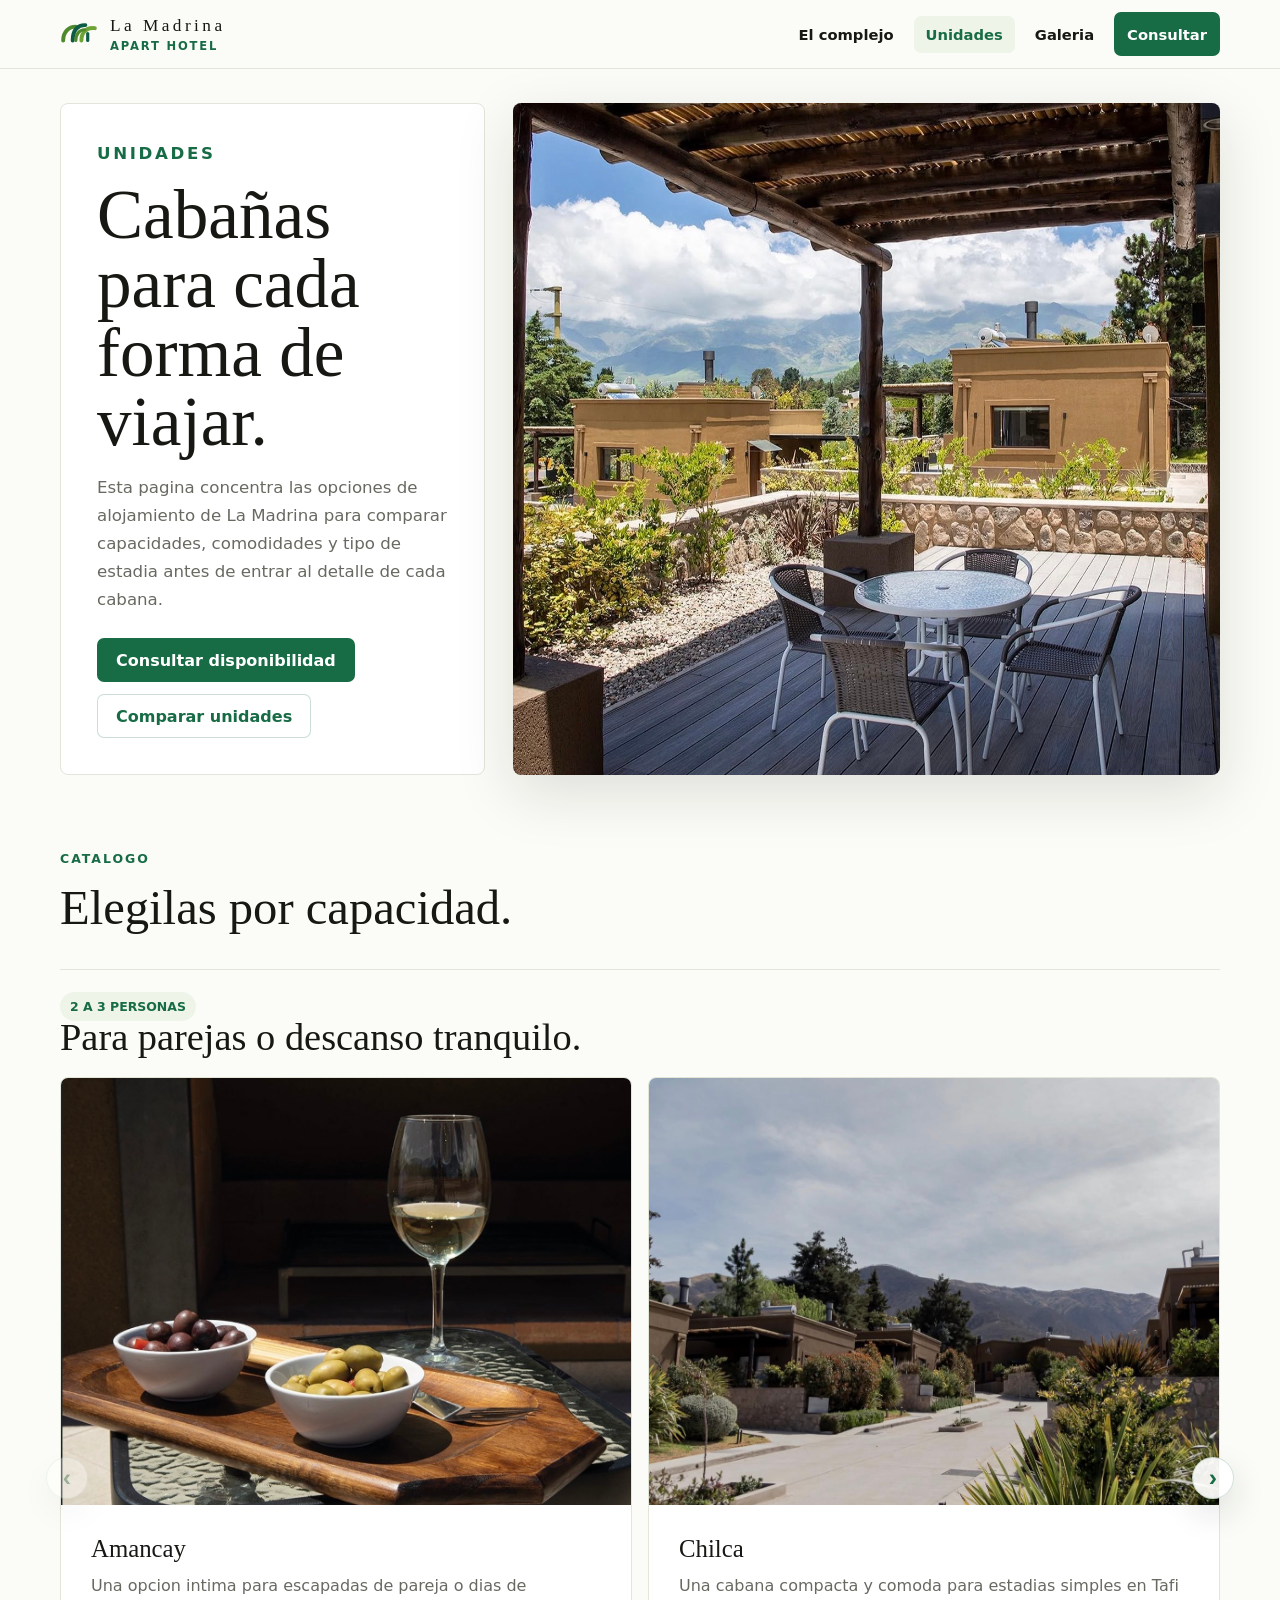
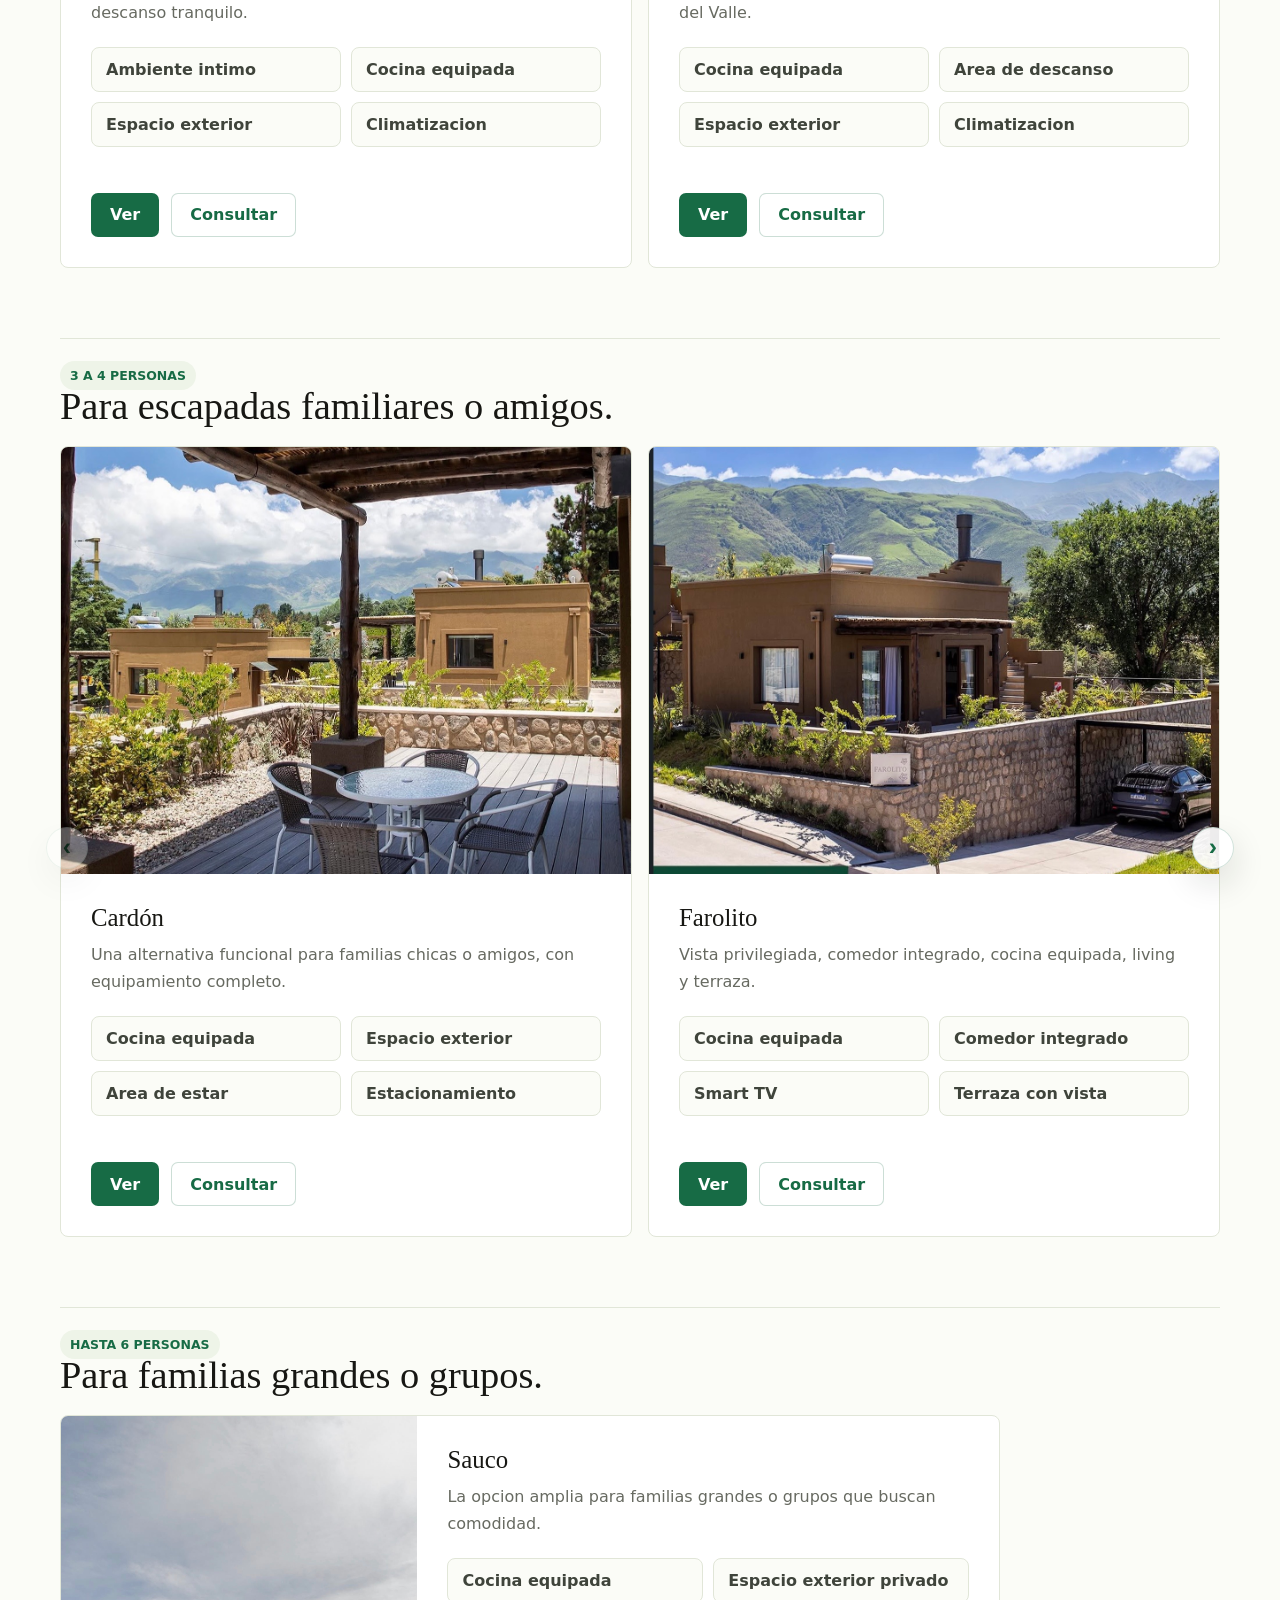
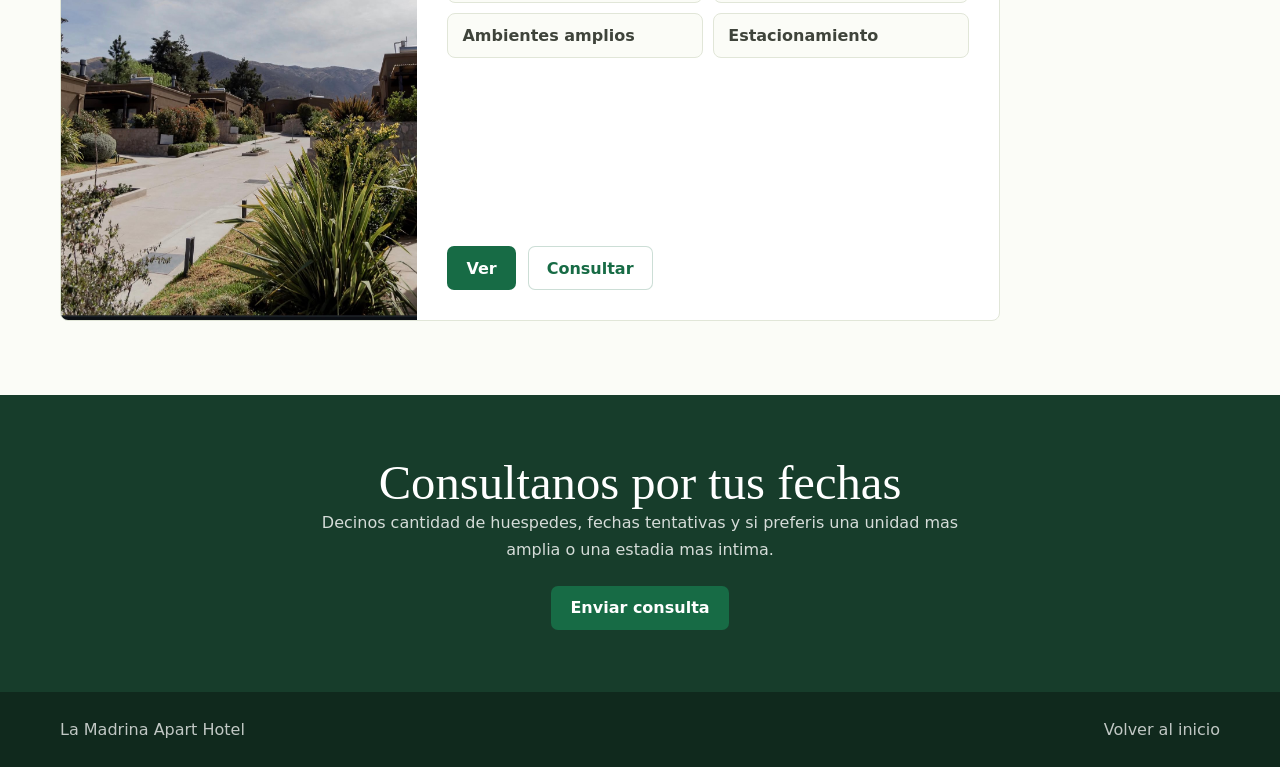
==== commit 96b24574: "Actualizar isotipo y servicios visuales" ====
--- a/unidades.html
+++ b/unidades.html
@@ -547,7 +547,7 @@
   <body>
     <header class="nav">
       <a class="brand" href="index.html">
-        <img class="brand-logo" src="assets/la-madrina-logo-clean.png" alt="">
+        <img class="brand-logo" src="assets/la-madrina-mark.svg" alt="">
         <span class="brand-text">
           <span class="brand-name">La Madrina</span>
           <span class="brand-type">Apart Hotel</span>
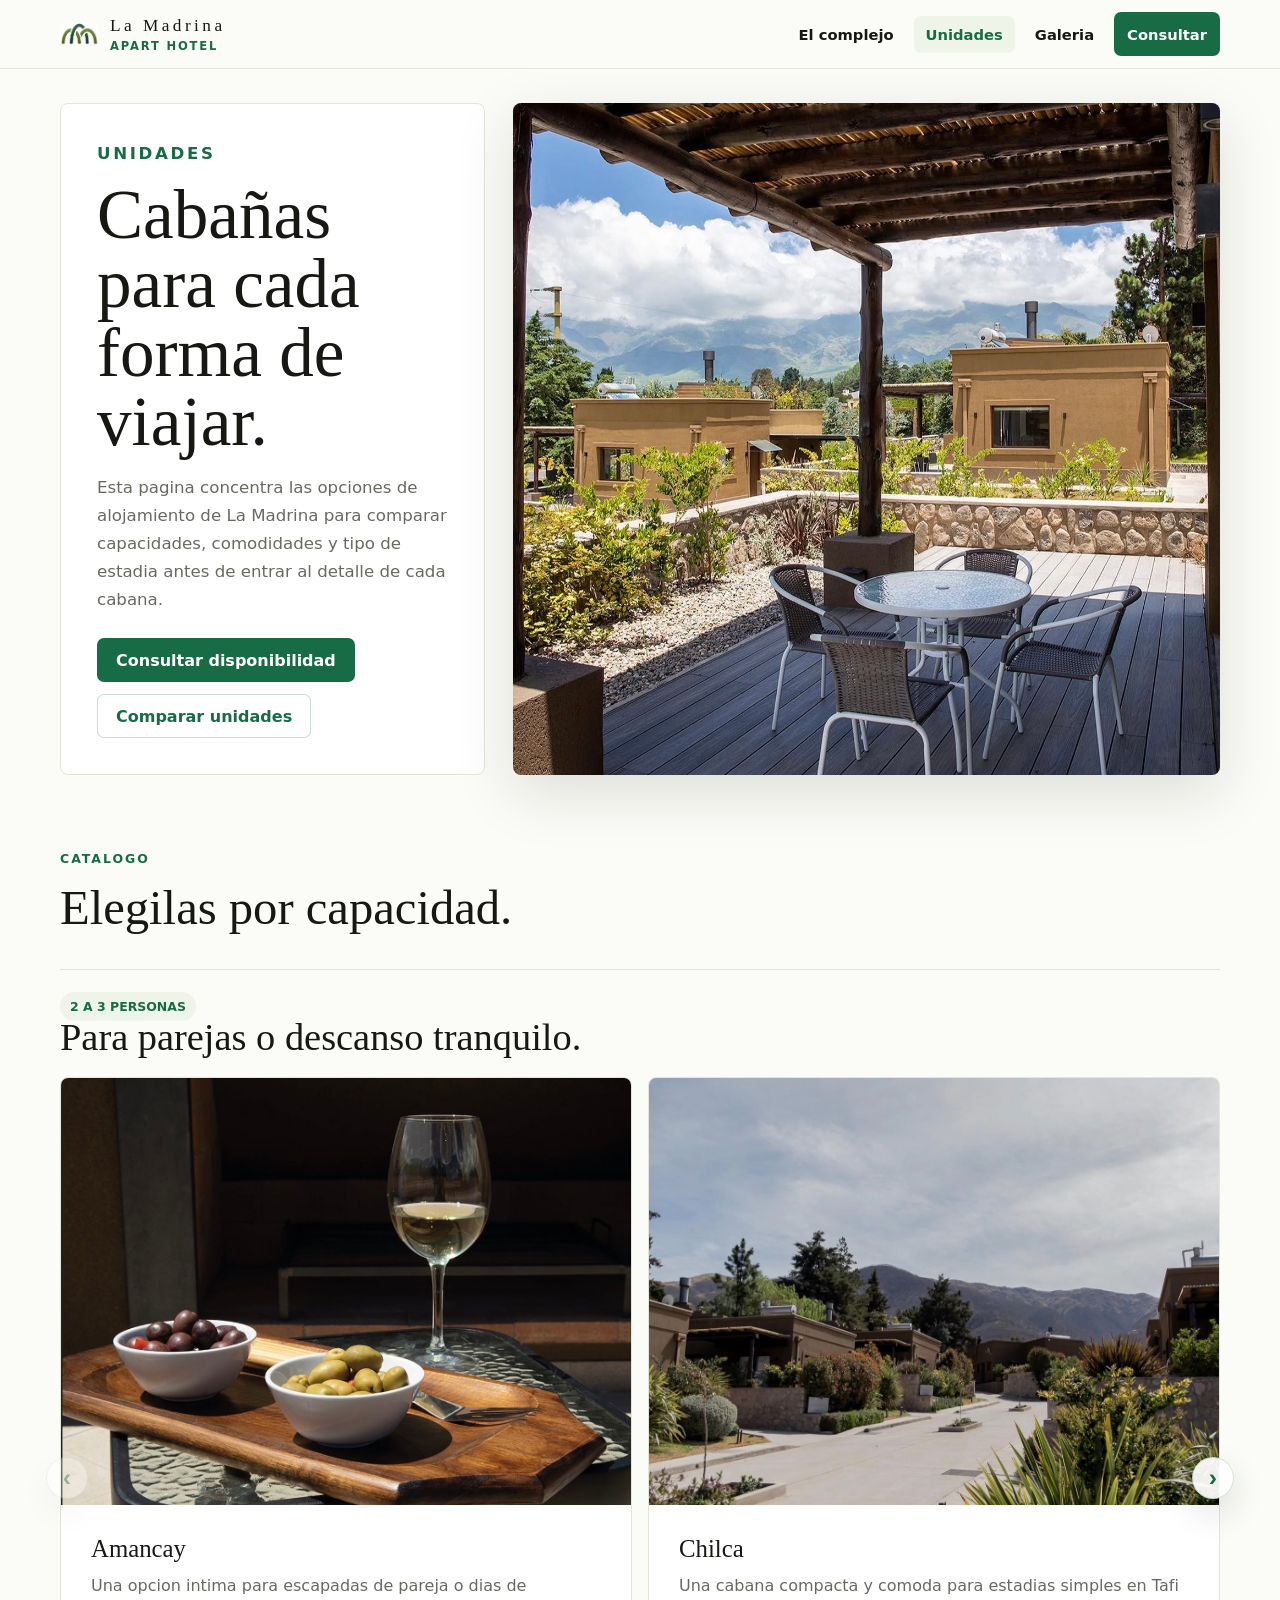
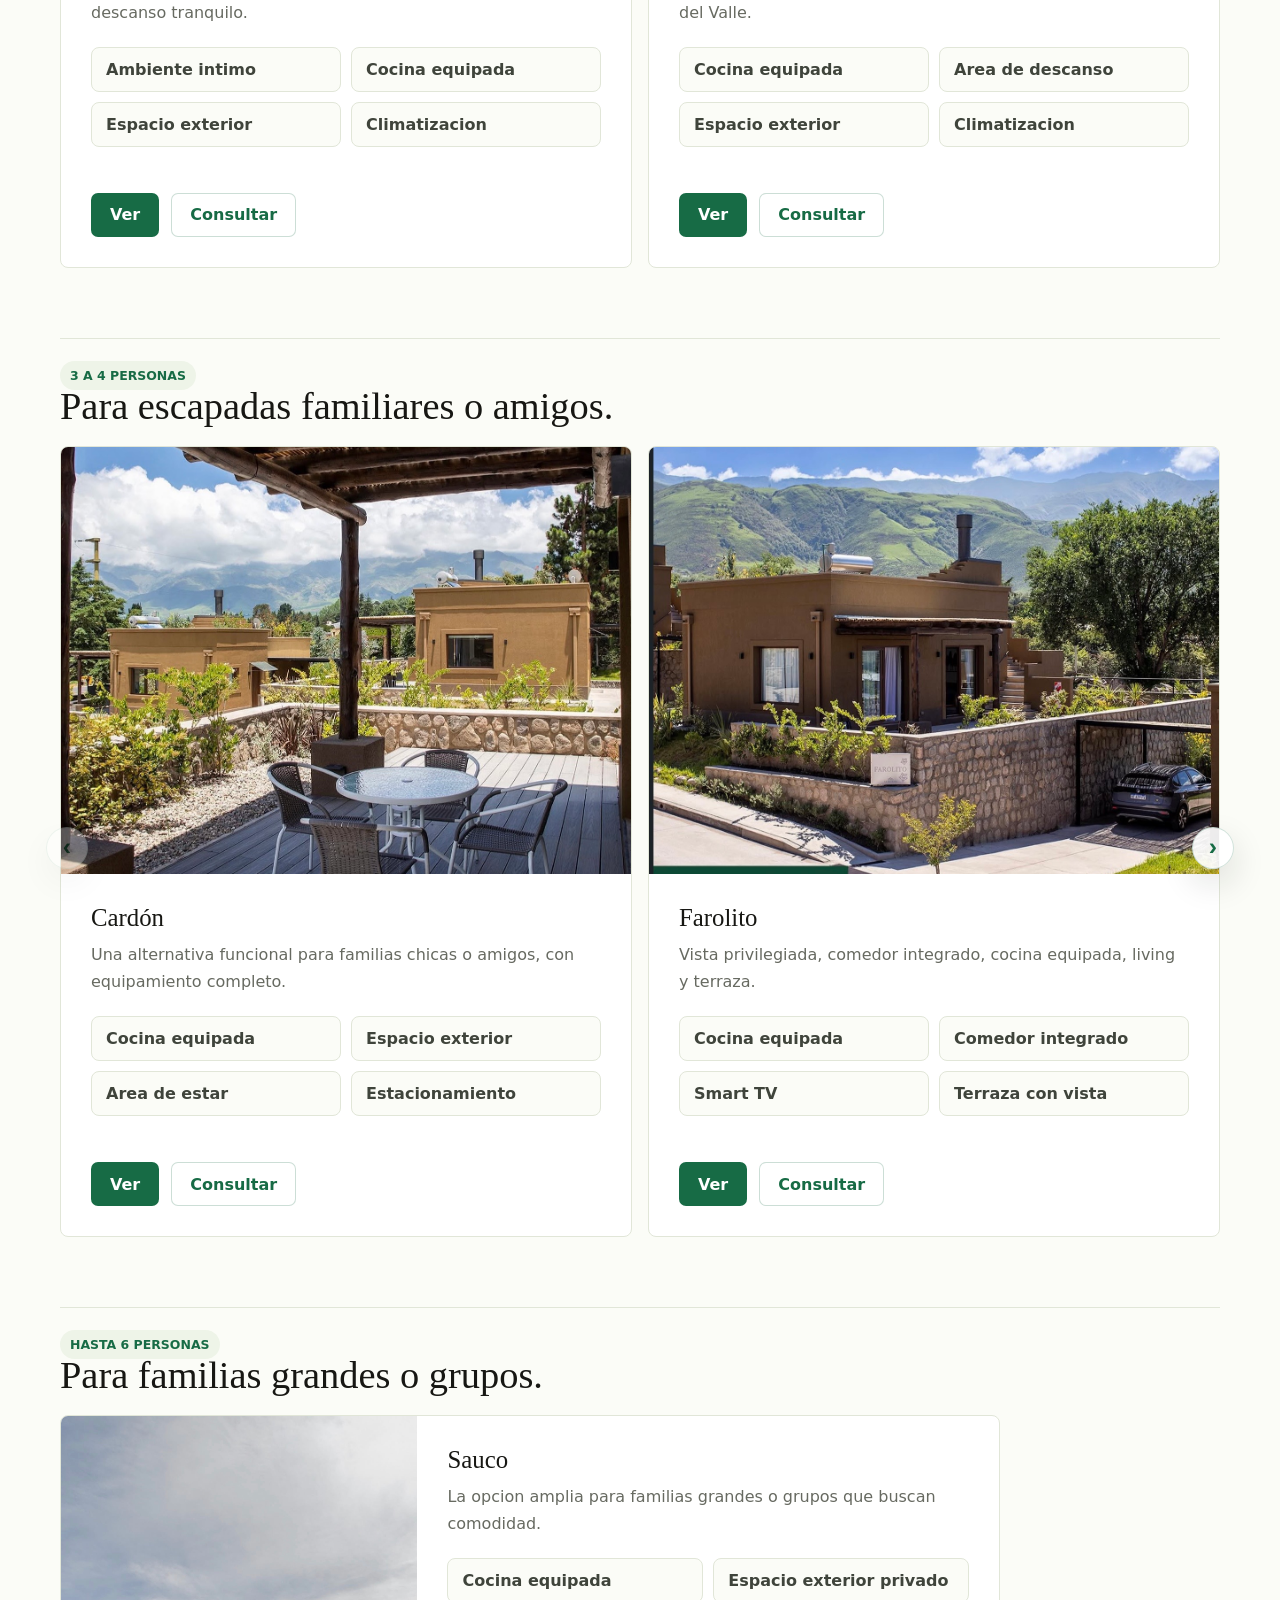
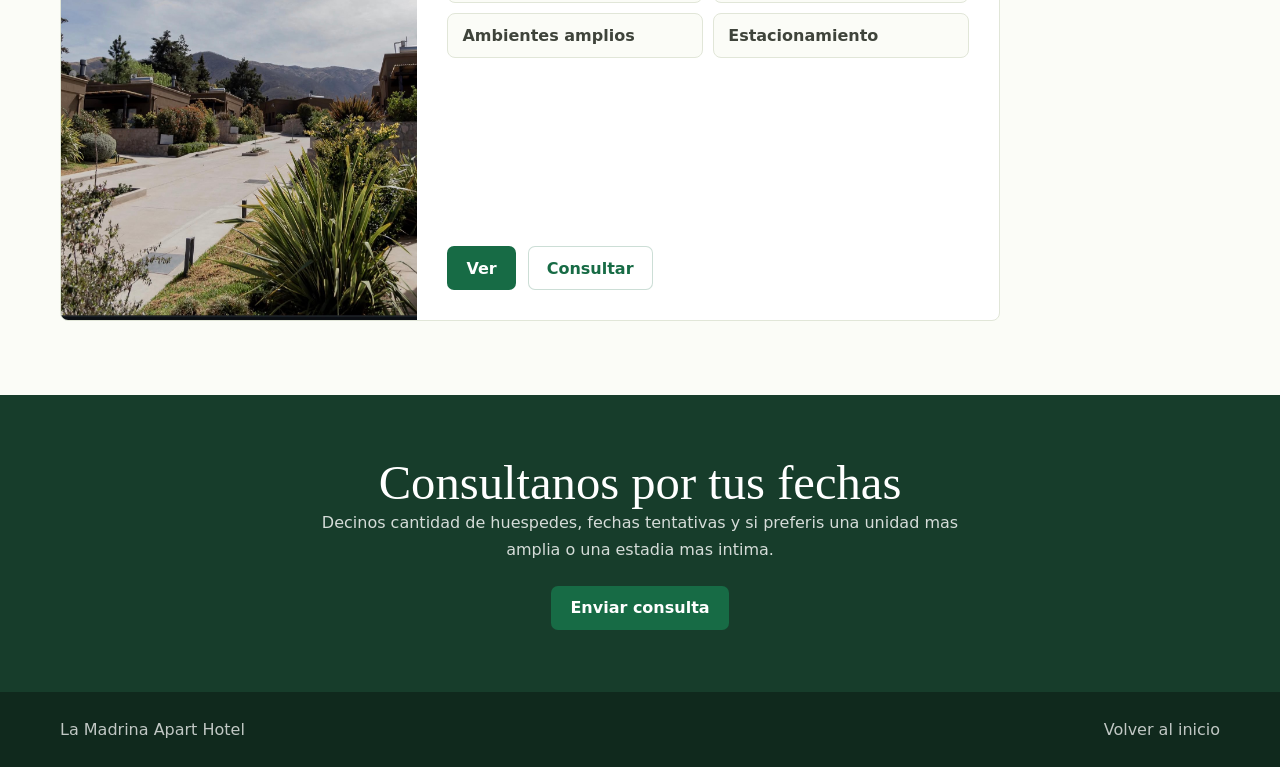
==== commit 1de079e1: "Usar isotipo recortado en navbar" ====
--- a/unidades.html
+++ b/unidades.html
@@ -547,7 +547,7 @@
   <body>
     <header class="nav">
       <a class="brand" href="index.html">
-        <img class="brand-logo" src="assets/la-madrina-mark.svg" alt="">
+        <img class="brand-logo" src="assets/la-madrina-mark.png" alt="">
         <span class="brand-text">
           <span class="brand-name">La Madrina</span>
           <span class="brand-type">Apart Hotel</span>
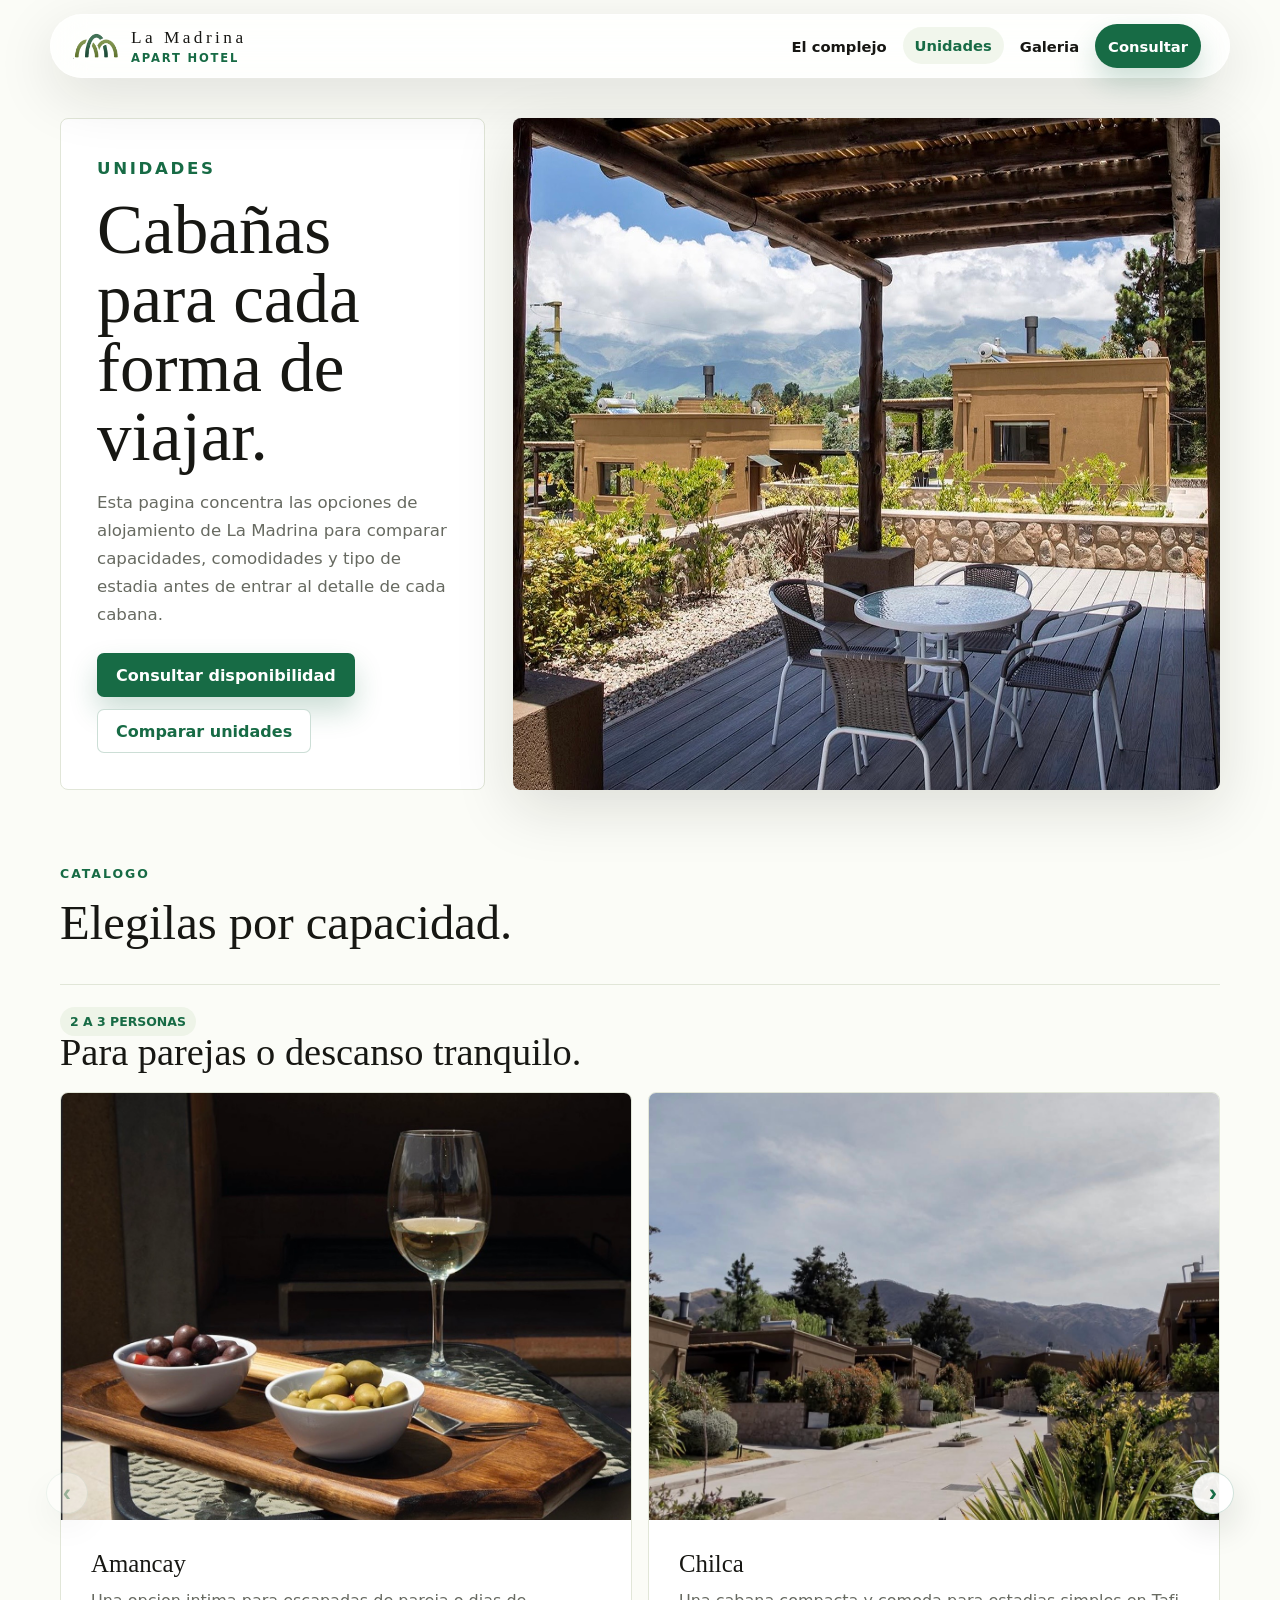
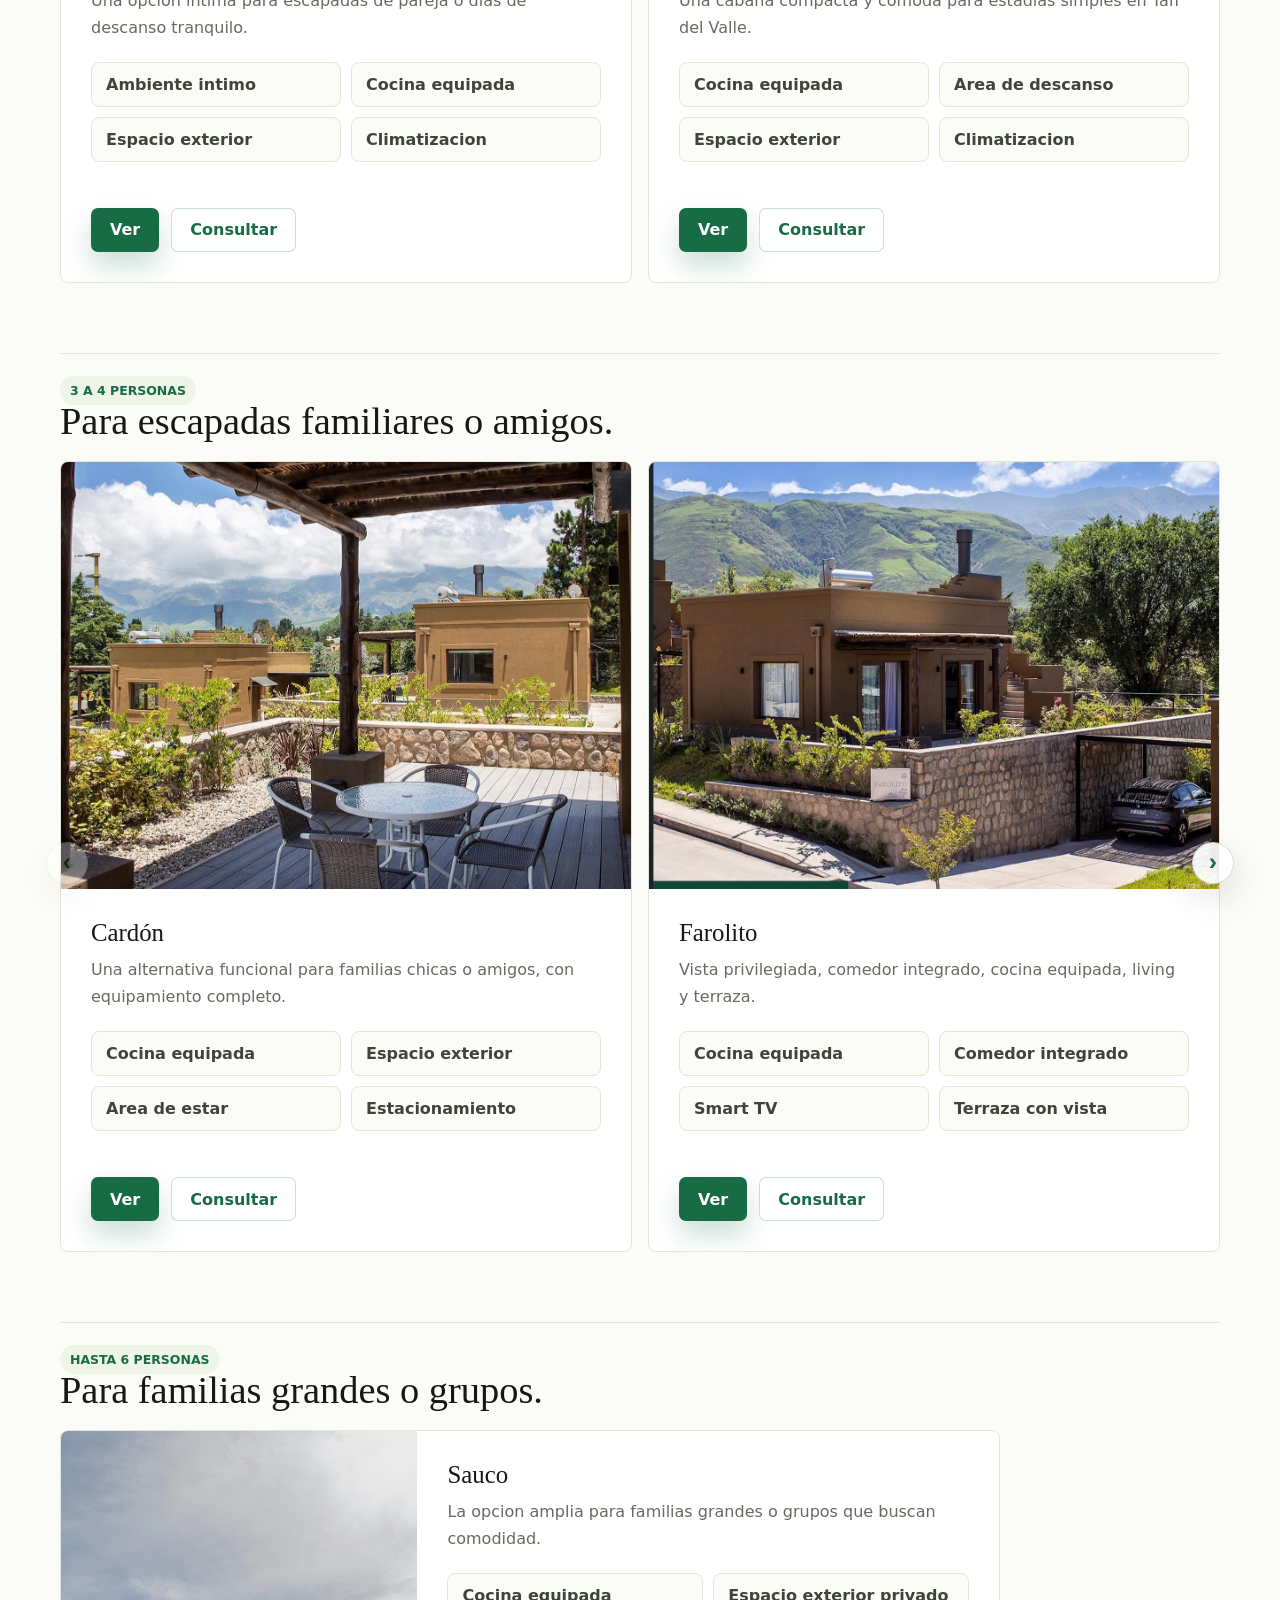
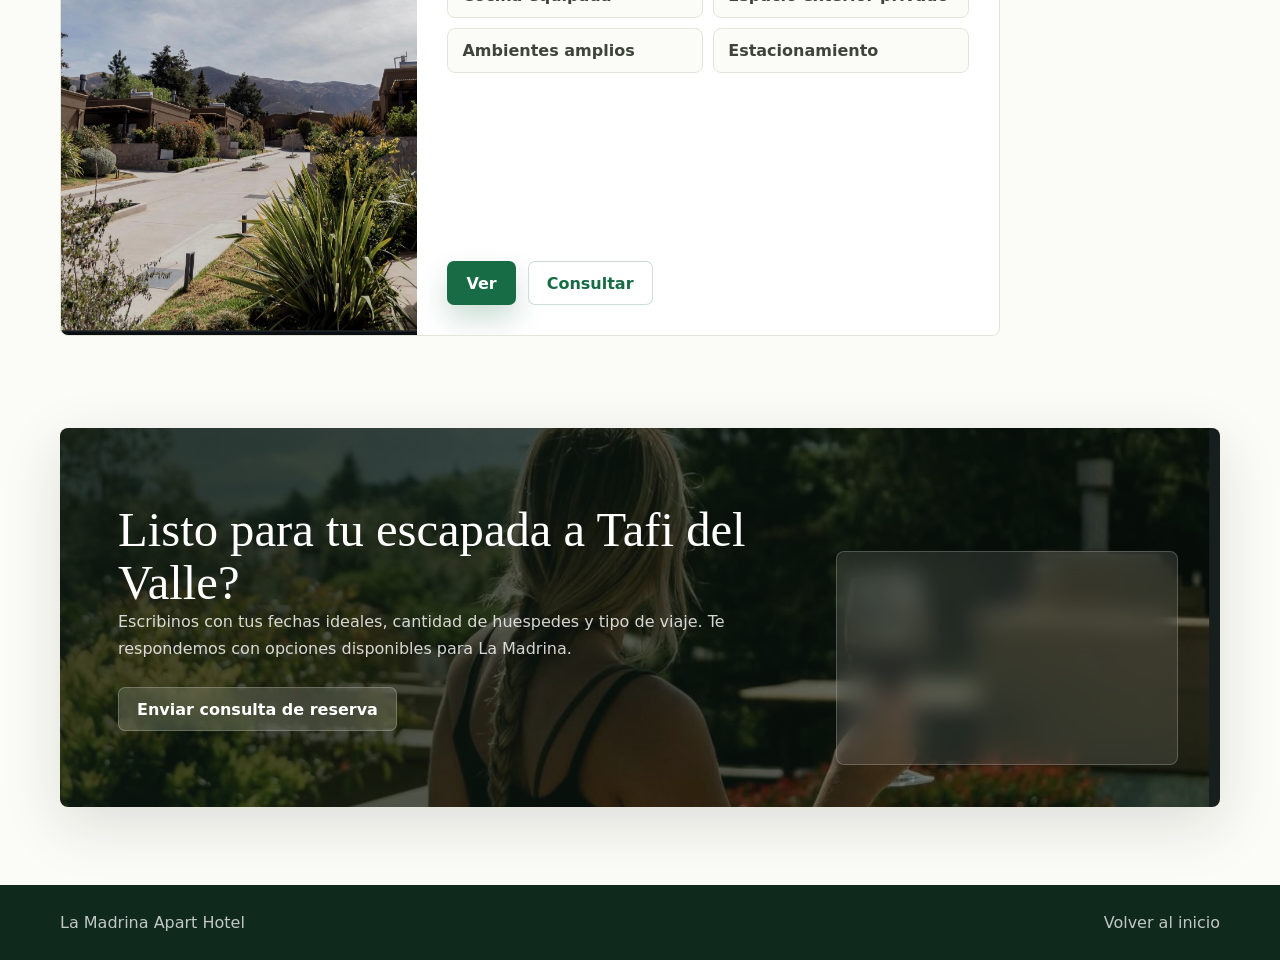
==== commit 28deb270: "Modernizar navbar y consulta en unidades" ====
--- a/unidades.html
+++ b/unidades.html
@@ -46,19 +46,46 @@
         width: 100%;
       }
 
+      .topbar {
+        position: fixed;
+        top: 0;
+        left: 0;
+        right: 0;
+        z-index: 20;
+        display: flex;
+        justify-content: center;
+        padding: 14px 18px;
+        pointer-events: none;
+        transition: padding 220ms ease;
+      }
+
+      .topbar.is-scrolled {
+        padding-block: 9px;
+      }
+
       .nav {
-        position: sticky;
-        top: 0;
-        z-index: 10;
-        min-height: 68px;
-        display: flex;
+        position: relative;
+        width: min(1180px, 100%);
+        min-height: 64px;
+        display: grid;
+        grid-template-columns: auto 1fr auto;
         align-items: center;
-        justify-content: space-between;
         gap: 18px;
-        padding: 12px max(18px, calc((100vw - 1160px) / 2));
-        border-bottom: 1px solid var(--line);
-        background: rgba(251, 252, 247, 0.94);
-        backdrop-filter: blur(14px);
+        padding: 8px 10px 8px 22px;
+        border: 1px solid rgba(255, 255, 255, 0.56);
+        border-radius: 999px;
+        background: rgba(255, 255, 255, 0.76);
+        box-shadow: 0 18px 60px rgba(23, 23, 19, 0.12);
+        backdrop-filter: blur(18px);
+        pointer-events: auto;
+        transition: background 220ms ease, border-color 220ms ease, box-shadow 220ms ease, min-height 220ms ease;
+      }
+
+      .topbar.is-scrolled .nav {
+        min-height: 58px;
+        border-color: rgba(255, 255, 255, 0.38);
+        background: rgba(251, 252, 247, 0.58);
+        box-shadow: 0 12px 38px rgba(23, 23, 19, 0.1);
       }
 
       .brand {
@@ -66,11 +93,16 @@
         align-items: center;
         gap: 12px;
         min-width: 0;
+        transition: transform 180ms ease;
+      }
+
+      .brand:hover {
+        transform: translateY(-1px);
       }
 
       .brand-logo {
-        width: 38px;
-        height: 38px;
+        width: 46px;
+        height: 30px;
         object-fit: contain;
         flex: 0 0 auto;
       }
@@ -102,21 +134,24 @@
         display: flex;
         align-items: center;
         justify-content: end;
-        gap: 8px;
+        gap: 4px;
         flex-wrap: wrap;
       }
 
       .nav-links a {
+        position: relative;
         padding: 10px 12px;
-        border-radius: 7px;
+        border-radius: 999px;
         font-size: 0.92rem;
         font-weight: 750;
+        transition: color 180ms ease, background 180ms ease, transform 180ms ease;
       }
 
       .nav-links a:hover,
       .nav-links a[aria-current="page"] {
-        background: var(--sage);
+        background: rgba(238, 244, 232, 0.82);
         color: var(--green);
+        transform: translateY(-1px);
       }
 
       .button {
@@ -131,17 +166,32 @@
         color: var(--white);
         font-weight: 850;
         white-space: nowrap;
+        box-shadow: 0 14px 28px rgba(23, 107, 69, 0.22);
+        transition: transform 180ms ease, background 180ms ease, box-shadow 180ms ease, border-color 180ms ease;
+      }
+
+      .button:hover {
+        background: #105b39;
+        transform: translateY(-1px);
+        box-shadow: 0 18px 34px rgba(23, 107, 69, 0.28);
       }
 
       .button.secondary {
         background: var(--white);
         color: var(--green);
         border-color: rgba(23, 107, 69, 0.22);
+        box-shadow: none;
+      }
+
+      .button.secondary:hover {
+        background: #f4f8ef;
+        border-color: rgba(23, 107, 69, 0.34);
+        box-shadow: none;
       }
 
       .hero {
         width: min(1160px, calc(100% - 36px));
-        margin: 34px auto 0;
+        margin: 118px auto 0;
         display: grid;
         grid-template-columns: minmax(300px, 0.6fr) minmax(0, 1fr);
         gap: 28px;
@@ -454,16 +504,64 @@
       }
 
       .cta {
-        padding: 62px 18px;
-        background: #173d2b;
+        position: relative;
+        isolation: isolate;
+        overflow: hidden;
+        width: min(1160px, calc(100% - 36px));
+        margin: 18px auto 78px;
+        padding: clamp(42px, 7vw, 76px) clamp(22px, 5vw, 58px);
+        border-radius: 8px;
+        background:
+          linear-gradient(115deg, rgba(13, 26, 18, 0.78), rgba(13, 26, 18, 0.42)),
+          url("assets/la-madrina-vino-vista.jpeg") center / cover;
         color: var(--white);
-        text-align: center;
+        text-align: left;
+        box-shadow: var(--shadow);
+      }
+
+      .cta::after {
+        content: "";
+        position: absolute;
+        inset: auto clamp(16px, 4vw, 42px) clamp(16px, 4vw, 42px) auto;
+        width: min(340px, 42%);
+        aspect-ratio: 1.6;
+        border: 1px solid rgba(255, 255, 255, 0.2);
+        border-radius: 8px;
+        background: rgba(255, 255, 255, 0.1);
+        backdrop-filter: blur(12px);
+        z-index: -1;
+      }
+
+      .cta h2,
+      .cta p,
+      .cta .button {
+        position: relative;
+        z-index: 1;
+      }
+
+      .cta h2 {
+        max-width: 720px;
+        color: var(--white);
       }
 
       .cta p {
         width: min(650px, 100%);
-        margin: 0 auto 22px;
+        margin: 0 0 24px;
         color: rgba(255, 255, 255, 0.82);
+      }
+
+      .cta .button {
+        border-color: rgba(255, 255, 255, 0.22);
+        background: rgba(255, 255, 255, 0.16);
+        color: var(--white);
+        backdrop-filter: blur(12px);
+        box-shadow: 0 18px 42px rgba(0, 0, 0, 0.18);
+      }
+
+      .cta .button:hover {
+        border-color: rgba(255, 255, 255, 0.34);
+        background: rgba(255, 255, 255, 0.24);
+        box-shadow: 0 22px 48px rgba(0, 0, 0, 0.22);
       }
 
       footer {
@@ -490,9 +588,15 @@
           right: 8px;
         }
 
+        .topbar {
+          padding: 12px;
+        }
+
         .nav {
+          grid-template-columns: 1fr;
           align-items: flex-start;
-          flex-direction: column;
+          border-radius: 28px;
+          padding: 12px;
         }
 
         .hero,
@@ -524,7 +628,20 @@
 
         .hero {
           width: calc(100% - 28px);
-          margin-top: 18px;
+          margin-top: 112px;
+        }
+
+        .topbar {
+          padding: 10px;
+        }
+
+        .nav {
+          gap: 10px;
+          border-radius: 24px;
+        }
+
+        .brand-name {
+          font-size: 1rem;
         }
 
         .hero-copy,
@@ -545,20 +662,22 @@
     </style>
   </head>
   <body>
-    <header class="nav">
-      <a class="brand" href="index.html">
-        <img class="brand-logo" src="assets/la-madrina-mark.png" alt="">
-        <span class="brand-text">
-          <span class="brand-name">La Madrina</span>
-          <span class="brand-type">Apart Hotel</span>
-        </span>
-      </a>
-      <div class="nav-links">
-        <a href="index.html#complejo">El complejo</a>
-        <a href="unidades.html" aria-current="page">Unidades</a>
-        <a href="index.html#galeria">Galeria</a>
-        <a class="button" data-whatsapp href="#">Consultar</a>
-      </div>
+    <header class="topbar" data-topbar>
+      <nav class="nav" aria-label="Navegacion principal">
+        <a class="brand" href="index.html">
+          <img class="brand-logo" src="assets/la-madrina-mark.png" alt="">
+          <span class="brand-text">
+            <span class="brand-name">La Madrina</span>
+            <span class="brand-type">Apart Hotel</span>
+          </span>
+        </a>
+        <div class="nav-links">
+          <a href="index.html#complejo">El complejo</a>
+          <a href="unidades.html" aria-current="page">Unidades</a>
+          <a href="index.html#galeria">Galeria</a>
+          <a class="button" data-whatsapp href="#">Consultar</a>
+        </div>
+      </nav>
     </header>
 
     <main>
@@ -770,12 +889,12 @@
       </section>
 
       <section class="cta">
-        <h2>Consultanos por tus fechas</h2>
+        <h2>Listo para tu escapada a Tafi del Valle?</h2>
         <p>
-          Decinos cantidad de huespedes, fechas tentativas y si preferis una unidad mas amplia
-          o una estadia mas intima.
+          Escribinos con tus fechas ideales, cantidad de huespedes y tipo de viaje. Te respondemos
+          con opciones disponibles para La Madrina.
         </p>
-        <a class="button" data-whatsapp href="#">Enviar consulta</a>
+        <a class="button" data-whatsapp href="#">Enviar consulta de reserva</a>
       </section>
     </main>
 
@@ -794,6 +913,13 @@
         link.target = "_blank";
         link.rel = "noreferrer";
       });
+
+      const topbar = document.querySelector("[data-topbar]");
+      const updateTopbar = () => {
+        topbar.classList.toggle("is-scrolled", window.scrollY > 18);
+      };
+      updateTopbar();
+      window.addEventListener("scroll", updateTopbar, { passive: true });
 
       document.querySelectorAll("[data-carousel]").forEach((carousel) => {
         const track = carousel.querySelector("[data-carousel-track]");
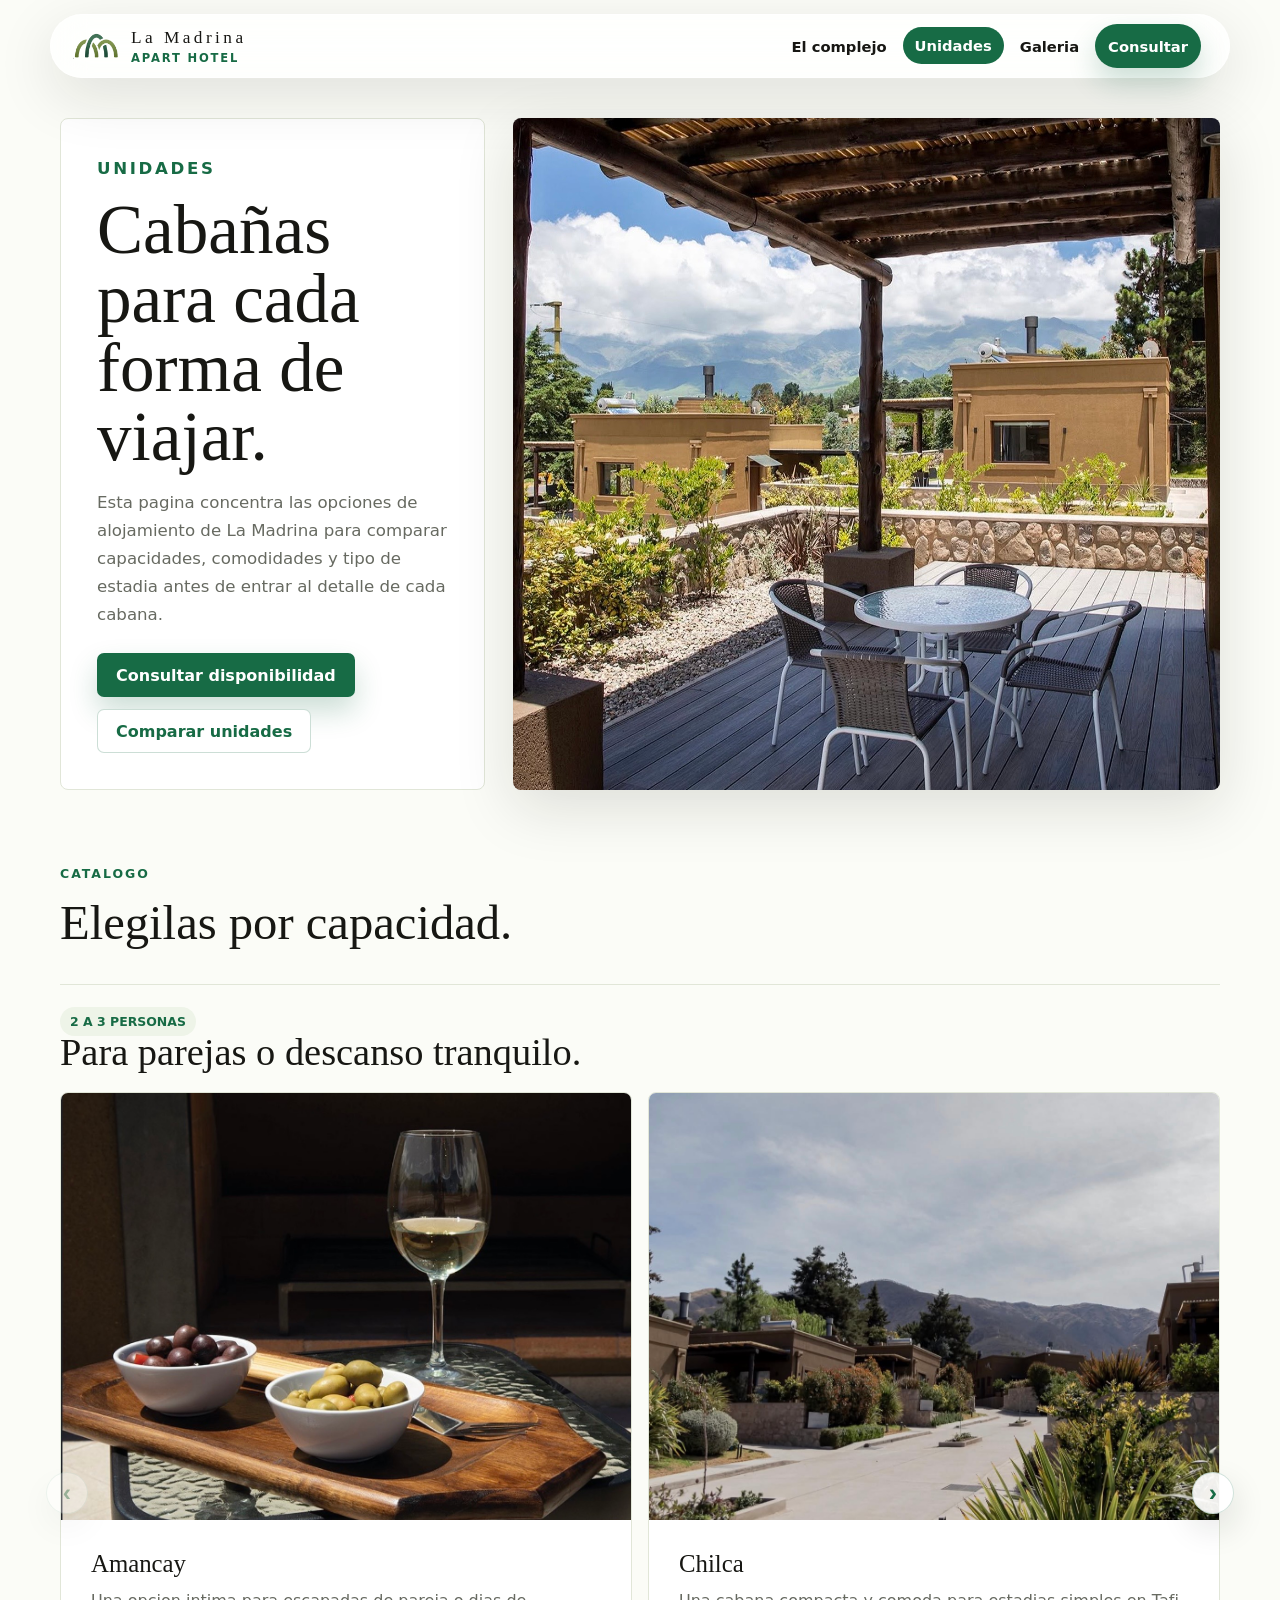
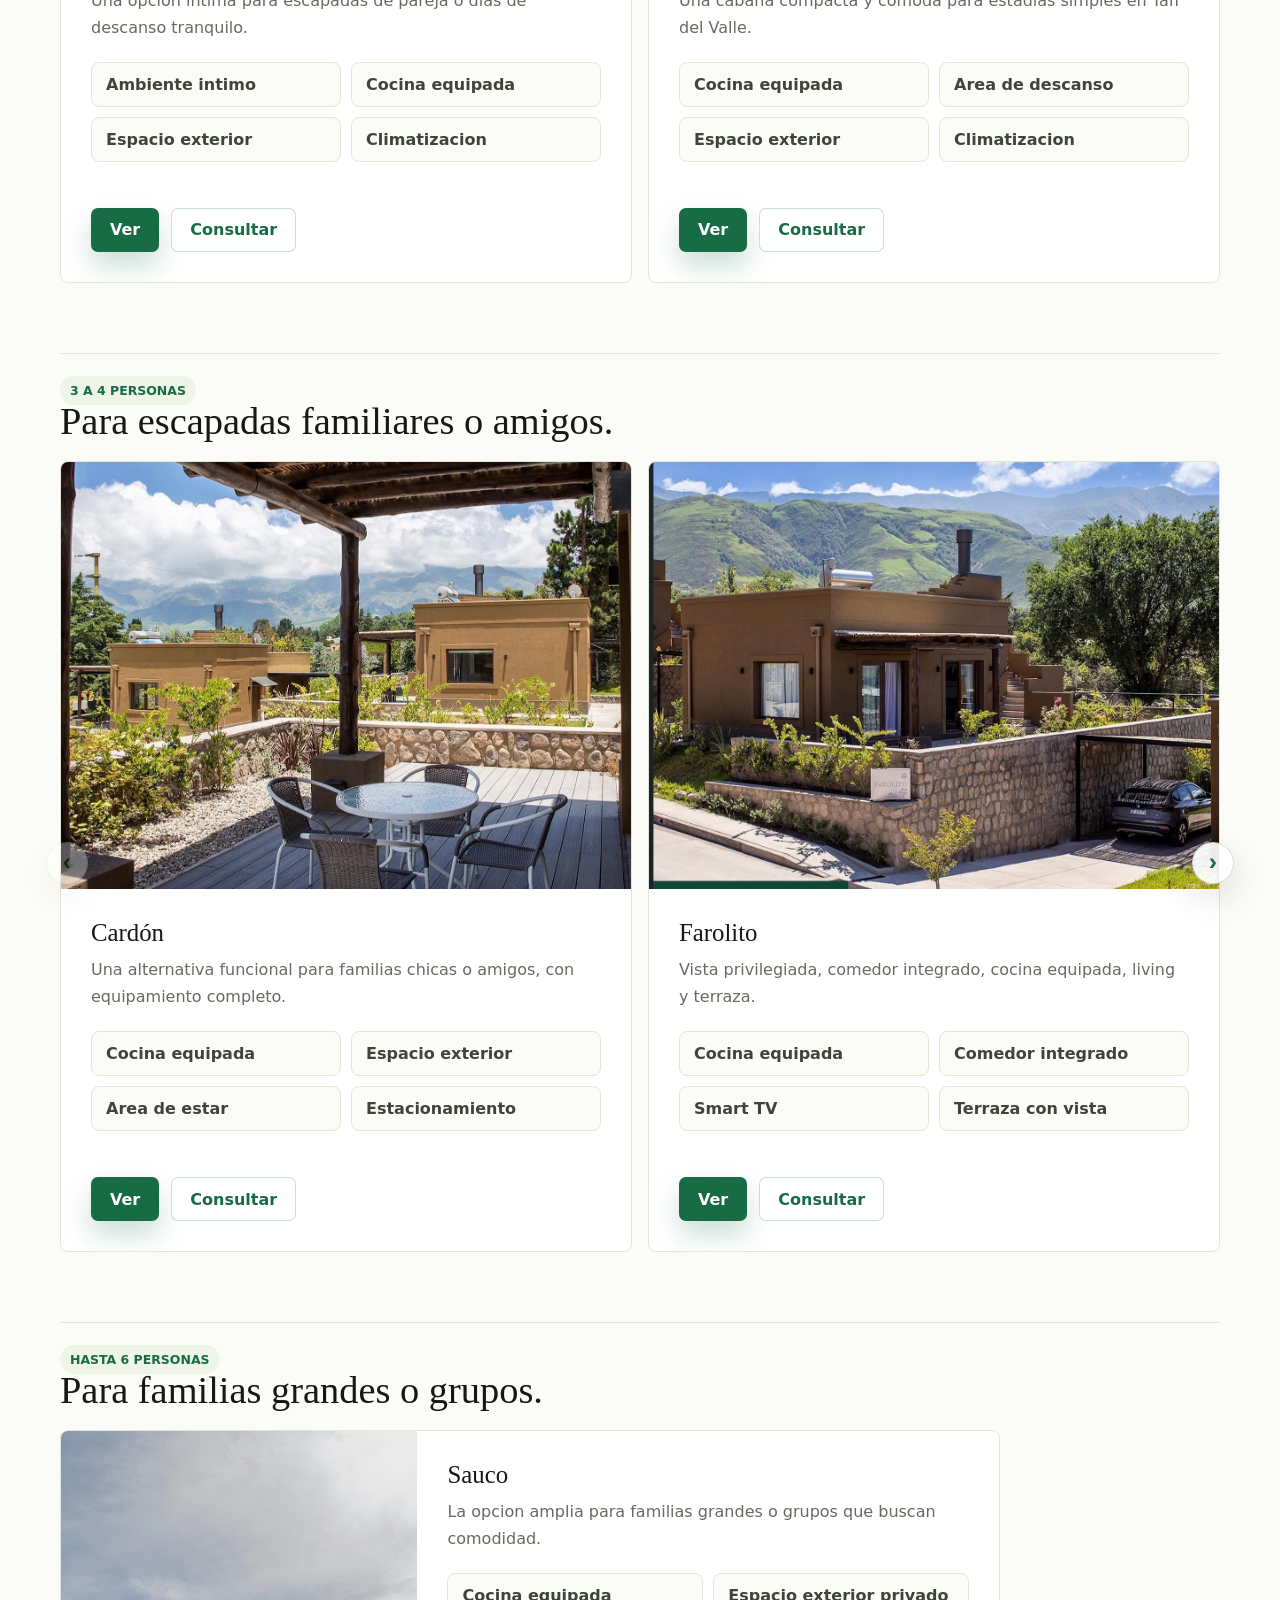
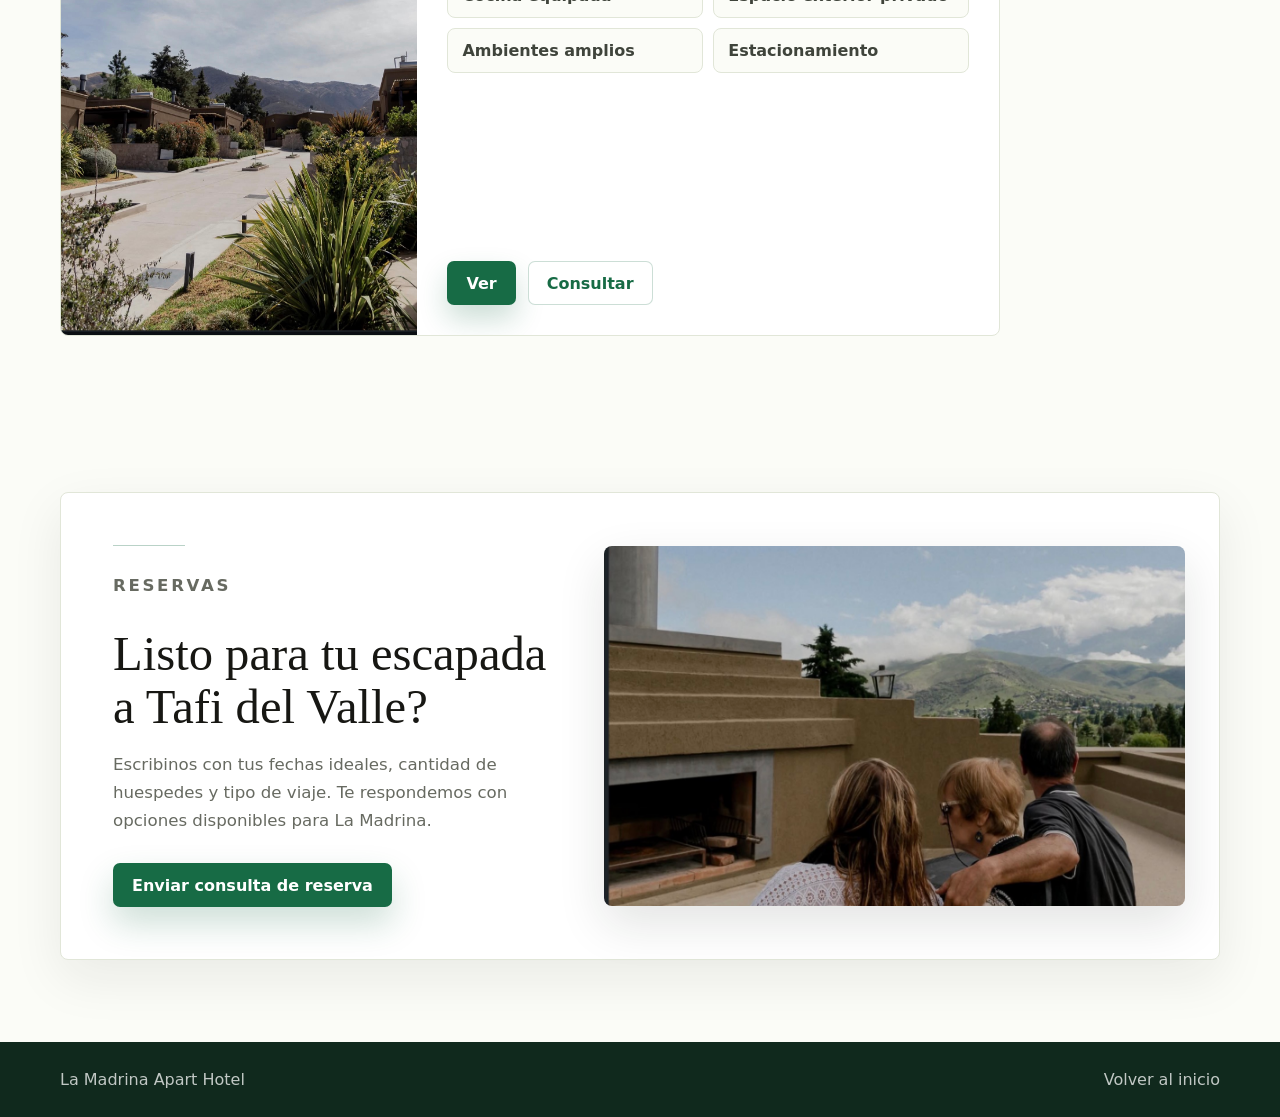
==== commit 49bb1b1b: "Marcar nav activo y copiar reservas en unidades" ====
--- a/unidades.html
+++ b/unidades.html
@@ -149,8 +149,8 @@
 
       .nav-links a:hover,
       .nav-links a[aria-current="page"] {
-        background: rgba(238, 244, 232, 0.82);
-        color: var(--green);
+        background: var(--green);
+        color: var(--white);
         transform: translateY(-1px);
       }
 
@@ -503,65 +503,78 @@
         margin-bottom: 0;
       }
 
-      .cta {
-        position: relative;
-        isolation: isolate;
-        overflow: hidden;
-        width: min(1160px, calc(100% - 36px));
-        margin: 18px auto 78px;
-        padding: clamp(42px, 7vw, 76px) clamp(22px, 5vw, 58px);
+      .cta-band {
+        padding: 82px 18px;
+        background: #fbfcf7;
+        color: var(--ink);
+      }
+
+      .cta-inner {
+        width: min(1160px, 100%);
+        margin: 0 auto;
+        display: grid;
+        grid-template-columns: minmax(0, 0.9fr) minmax(300px, 1.1fr);
+        gap: 34px;
+        align-items: center;
+        padding: clamp(22px, 4vw, 34px);
+        border: 1px solid var(--line);
         border-radius: 8px;
-        background:
-          linear-gradient(115deg, rgba(13, 26, 18, 0.78), rgba(13, 26, 18, 0.42)),
-          url("assets/la-madrina-vino-vista.jpeg") center / cover;
+        background: var(--white);
+        box-shadow: 0 18px 52px rgba(23, 31, 22, 0.08);
+      }
+
+      .cta-content {
+        padding: clamp(10px, 2vw, 18px);
+      }
+
+      .cta-kicker {
+        margin: 0 0 13px;
+        color: var(--green);
+        font-size: 0.78rem;
+        font-weight: 900;
+        letter-spacing: 0.16em;
+        text-transform: uppercase;
+      }
+
+      .cta-inner h2 {
+        margin-bottom: 18px;
+        color: var(--ink);
+      }
+
+      .cta-inner p {
+        width: min(620px, 100%);
+        margin: 0 0 28px;
+        color: var(--muted);
+        font-size: 1.04rem;
+        line-height: 1.68;
+      }
+
+      .cta-content::before {
+        content: "";
+        display: block;
+        width: 72px;
+        height: 1px;
+        margin-bottom: 26px;
+        background: rgba(23, 107, 69, 0.3);
+      }
+
+      .cta-inner .button {
+        border-color: transparent;
+        background: var(--green);
         color: var(--white);
-        text-align: left;
-        box-shadow: var(--shadow);
-      }
-
-      .cta::after {
-        content: "";
-        position: absolute;
-        inset: auto clamp(16px, 4vw, 42px) clamp(16px, 4vw, 42px) auto;
-        width: min(340px, 42%);
-        aspect-ratio: 1.6;
-        border: 1px solid rgba(255, 255, 255, 0.2);
+        box-shadow: 0 16px 34px rgba(23, 107, 69, 0.22);
+      }
+
+      .cta-inner .button:hover {
+        background: #105b39;
+        box-shadow: 0 20px 40px rgba(23, 107, 69, 0.27);
+      }
+
+      .cta-photo {
+        min-height: 360px;
         border-radius: 8px;
-        background: rgba(255, 255, 255, 0.1);
-        backdrop-filter: blur(12px);
-        z-index: -1;
-      }
-
-      .cta h2,
-      .cta p,
-      .cta .button {
-        position: relative;
-        z-index: 1;
-      }
-
-      .cta h2 {
-        max-width: 720px;
-        color: var(--white);
-      }
-
-      .cta p {
-        width: min(650px, 100%);
-        margin: 0 0 24px;
-        color: rgba(255, 255, 255, 0.82);
-      }
-
-      .cta .button {
-        border-color: rgba(255, 255, 255, 0.22);
-        background: rgba(255, 255, 255, 0.16);
-        color: var(--white);
-        backdrop-filter: blur(12px);
-        box-shadow: 0 18px 42px rgba(0, 0, 0, 0.18);
-      }
-
-      .cta .button:hover {
-        border-color: rgba(255, 255, 255, 0.34);
-        background: rgba(255, 255, 255, 0.24);
-        box-shadow: 0 22px 48px rgba(0, 0, 0, 0.22);
+        background: url("assets/la-madrina-familia-terraza.jpeg") center / cover;
+        box-shadow: 0 18px 48px rgba(23, 31, 22, 0.12);
       }
 
       footer {
@@ -601,8 +614,14 @@
 
         .hero,
         .section-head,
-        .capacity-title {
+        .capacity-title,
+        .cta-inner {
           grid-template-columns: 1fr;
+        }
+
+        .cta-photo {
+          min-height: 280px;
+          order: -1;
         }
 
         .compare-grid {
@@ -888,13 +907,19 @@
         </div>
       </section>
 
-      <section class="cta">
-        <h2>Listo para tu escapada a Tafi del Valle?</h2>
-        <p>
-          Escribinos con tus fechas ideales, cantidad de huespedes y tipo de viaje. Te respondemos
-          con opciones disponibles para La Madrina.
-        </p>
-        <a class="button" data-whatsapp href="#">Enviar consulta de reserva</a>
+      <section class="cta-band" id="reserva">
+        <div class="cta-inner">
+          <div class="cta-content">
+            <p class="cta-kicker">Reservas</p>
+            <h2>Listo para tu escapada a Tafi del Valle?</h2>
+            <p>
+              Escribinos con tus fechas ideales, cantidad de huespedes y tipo de viaje.
+              Te respondemos con opciones disponibles para La Madrina.
+            </p>
+            <a class="button" data-whatsapp href="#">Enviar consulta de reserva</a>
+          </div>
+          <div class="cta-photo" role="img" aria-label="Familia disfrutando la terraza de La Madrina"></div>
+        </div>
       </section>
     </main>
 
